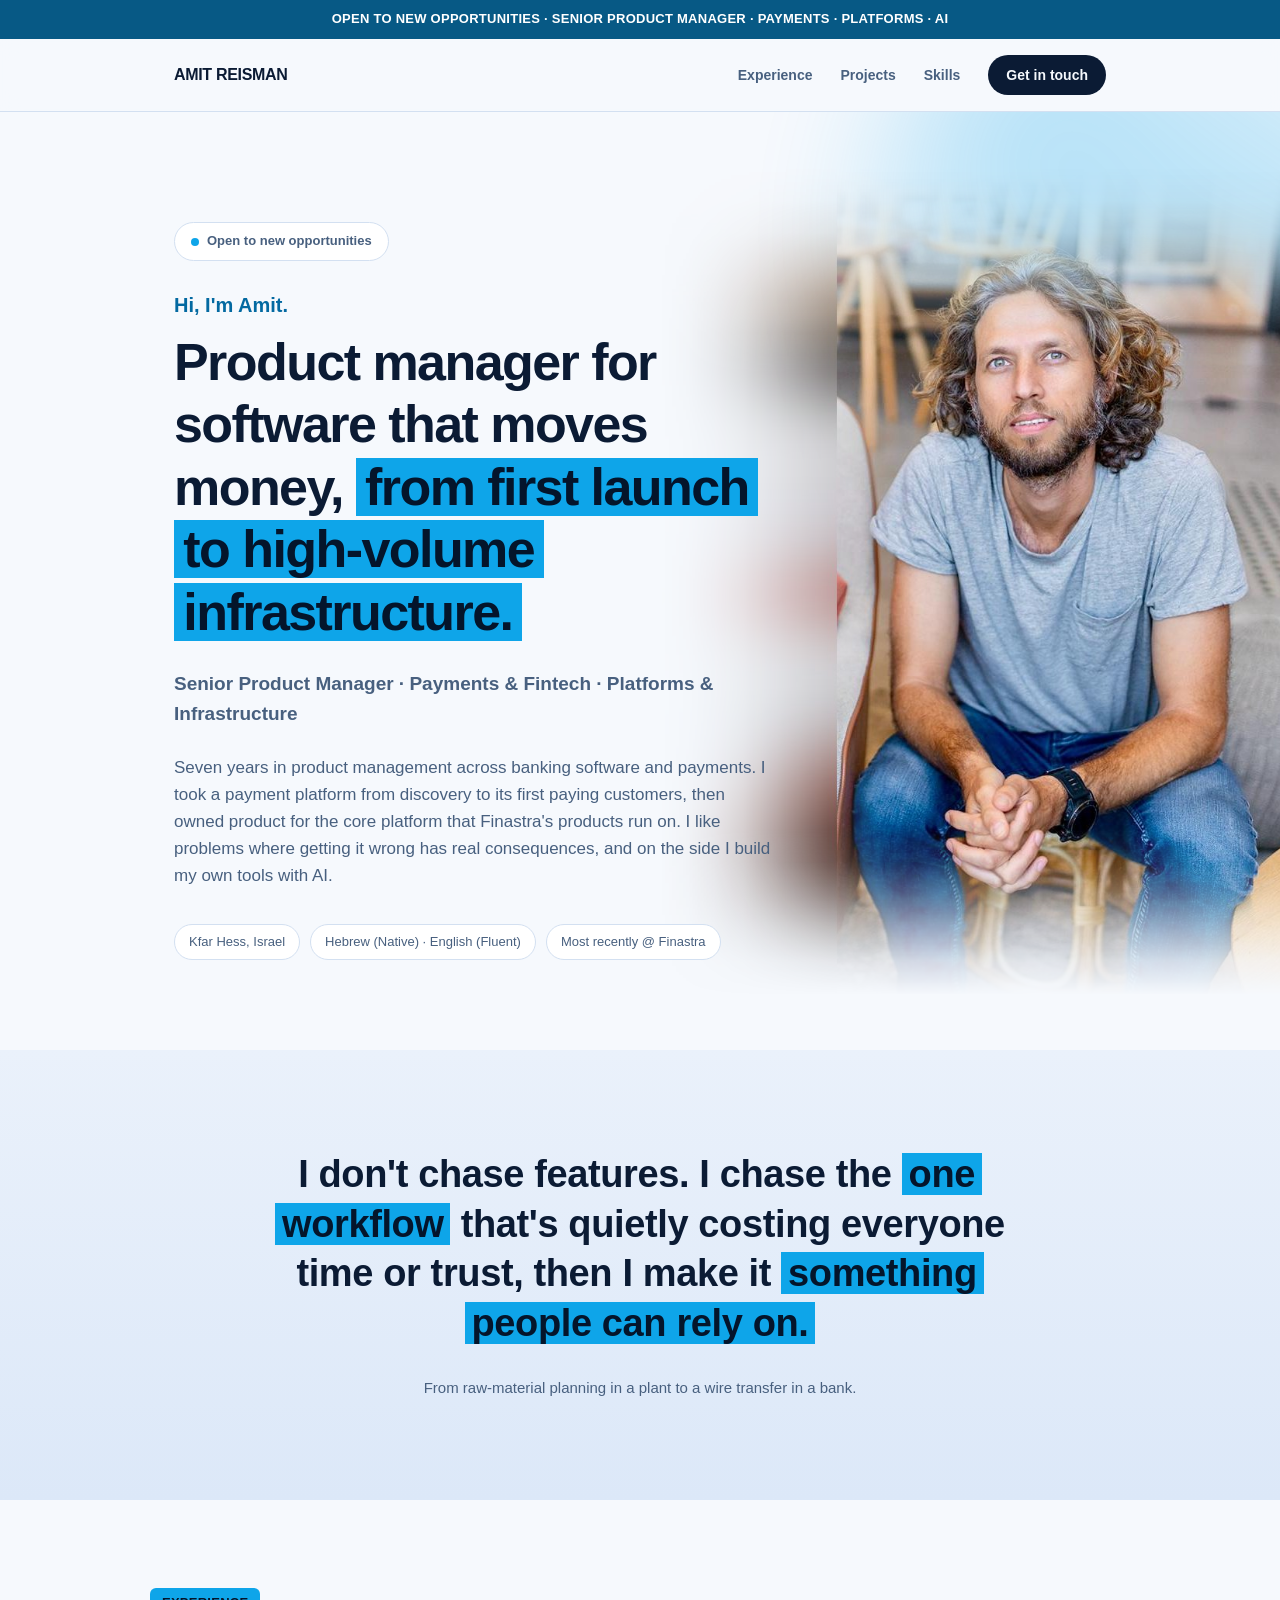
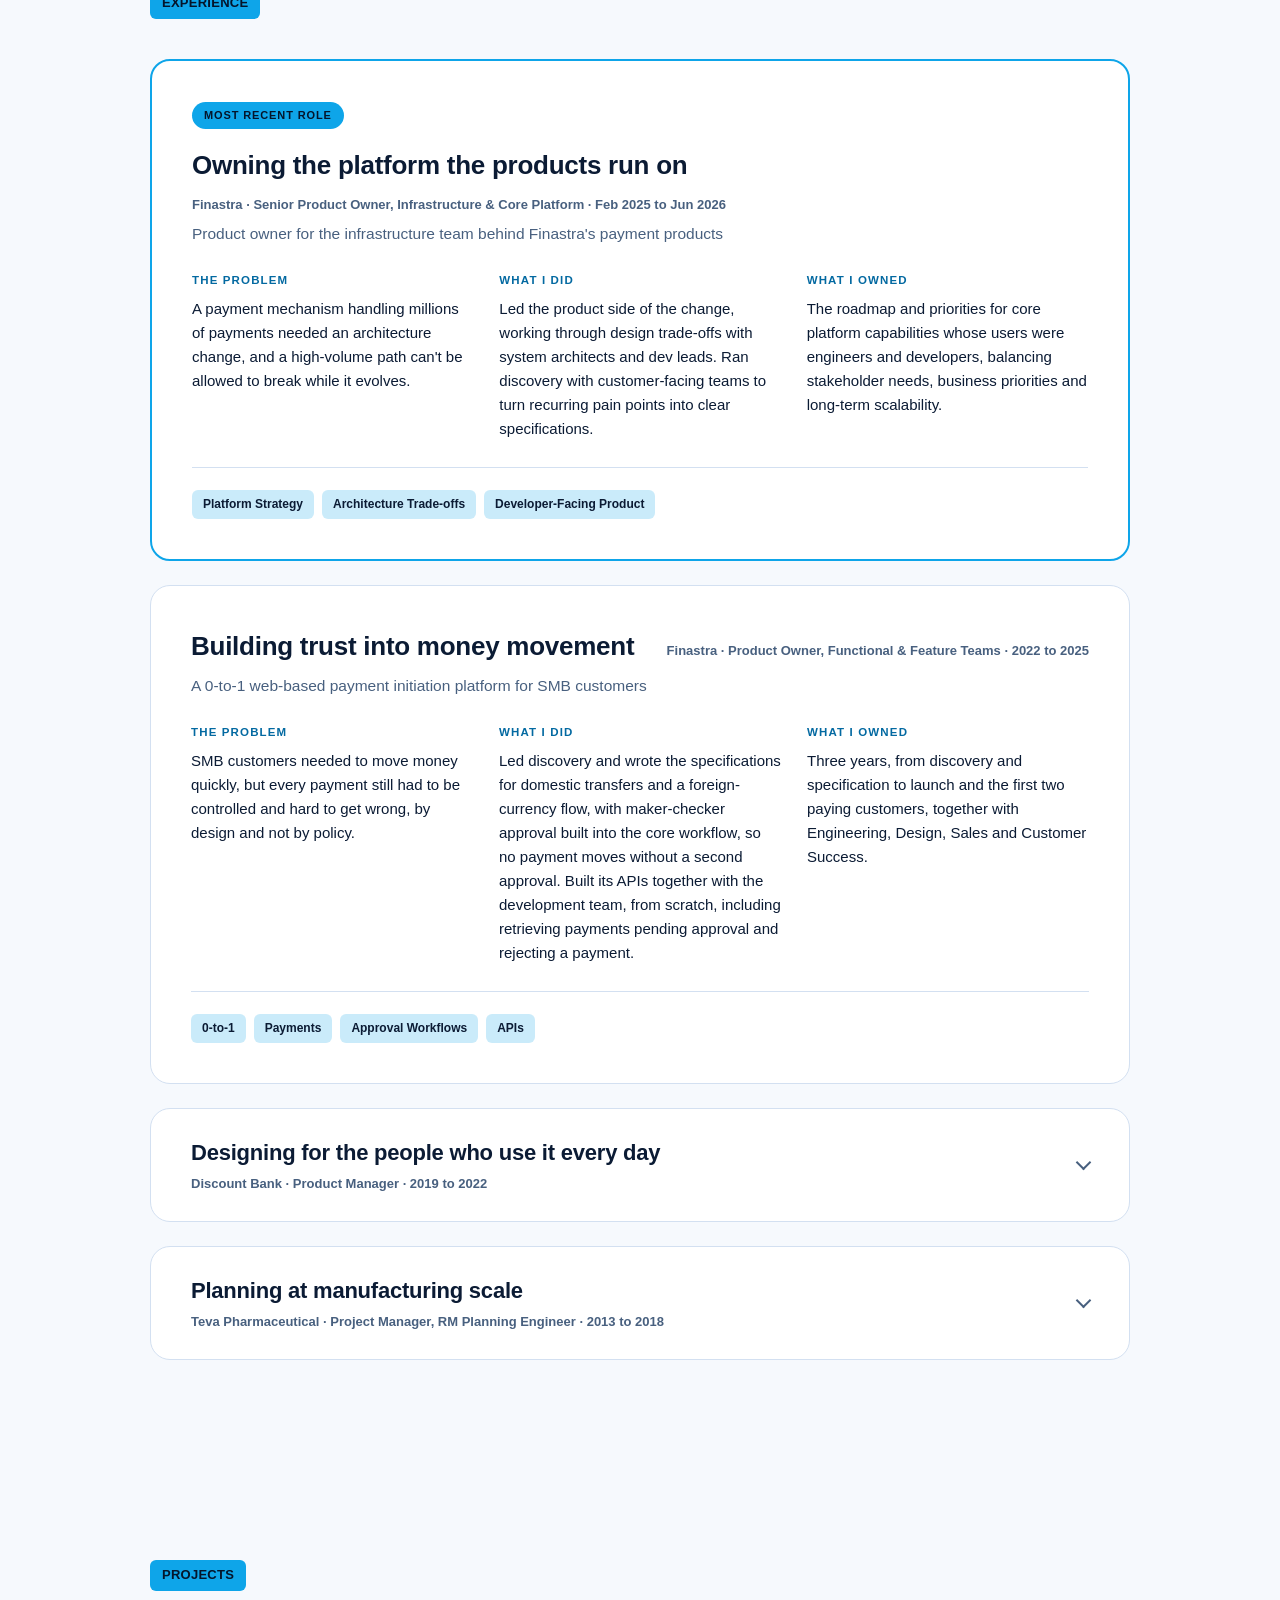
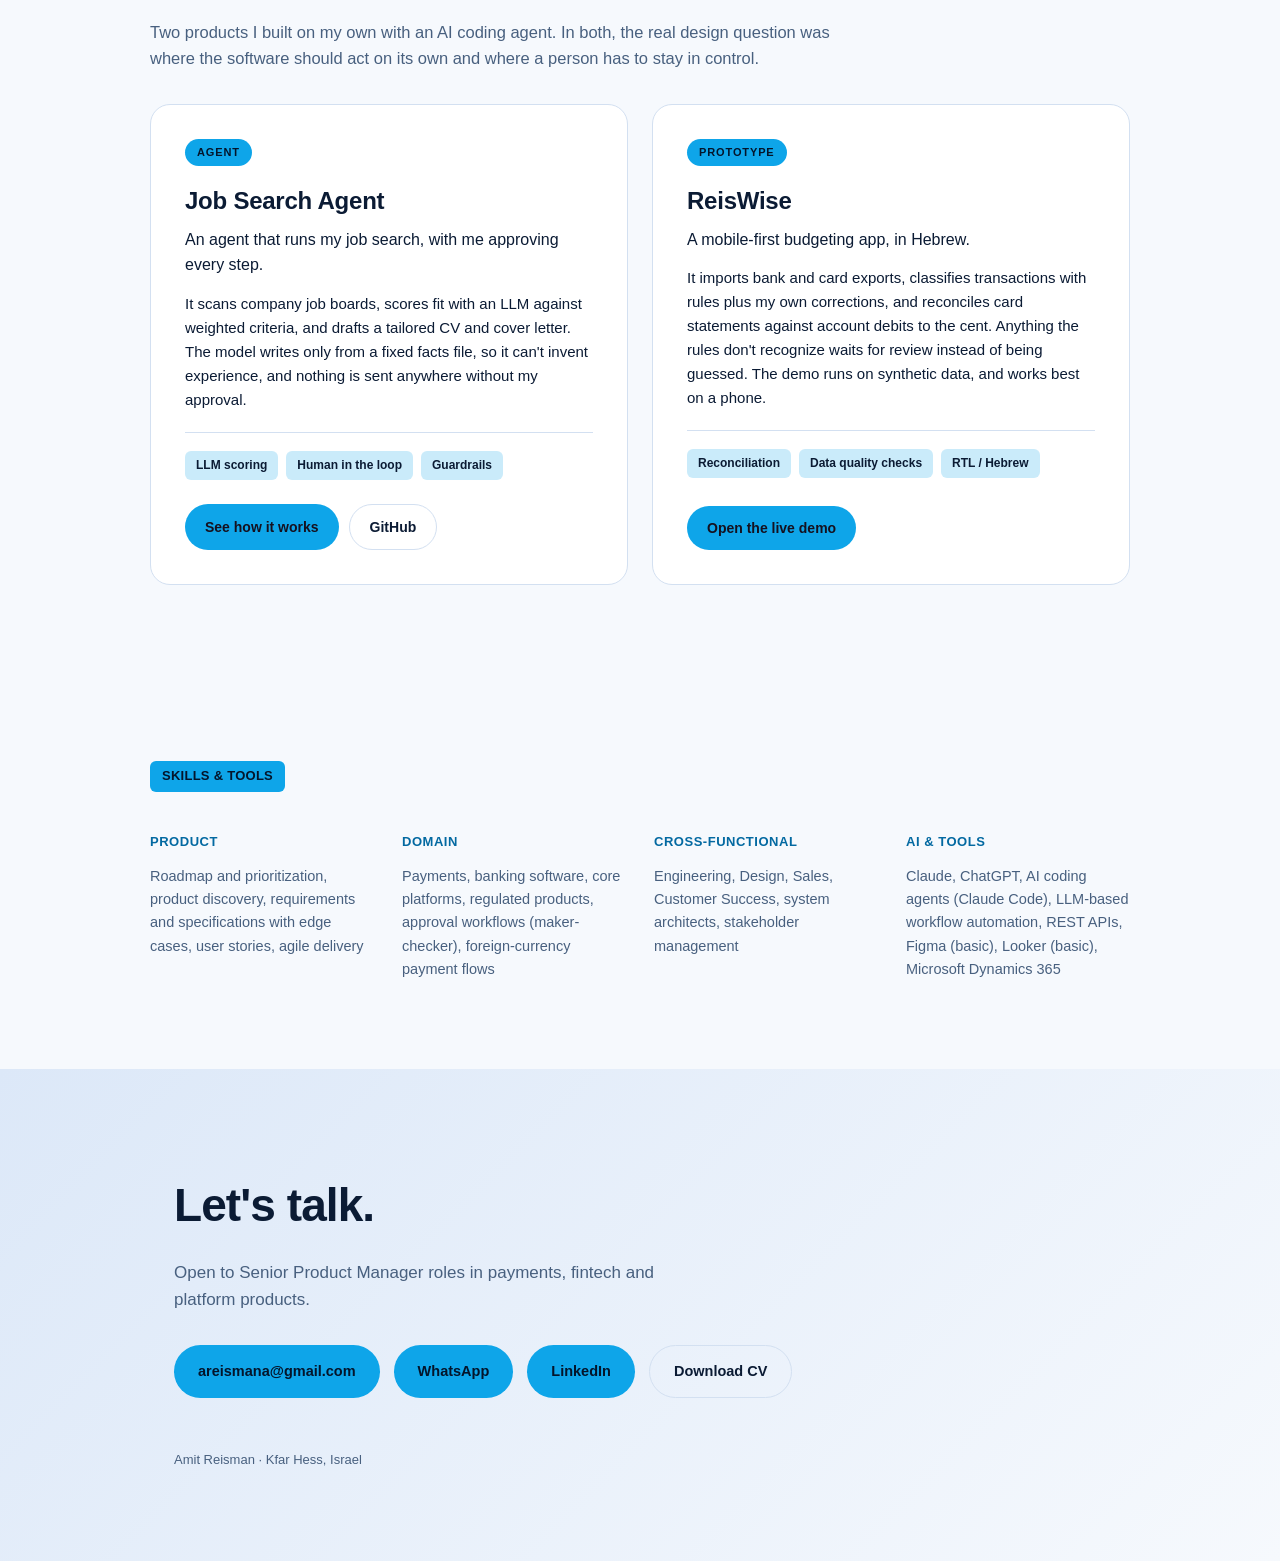
==== index.html @ bcca3c93 "Hero photo: extend the wall on the left so the fade happens on background and the person stays sharp" ====
<!DOCTYPE html>
<html lang="en">
<head>
<meta charset="UTF-8">
<meta name="viewport" content="width=device-width, initial-scale=1.0">
<title>Amit Reisman | Senior Product Manager</title>
<meta name="description" content="Amit Reisman, Senior Product Manager. Payments, fintech and platform products. Experience from Finastra, Discount Bank and Teva, plus two products built with AI: a job-search agent and a budgeting app.">
<style>
  :root{
    --bg:#06142a;
    --bg-alt:#0a1d3b;
    --bg-alt2:#0e2850;
    --card:#0c2142;
    --border:#1d3d6b;
    --text:#f2f7ff;
    --text-dim:#9fb6d6;
    --accent:#2fc4f2;
    --accent-text:#2fc4f2;
    --yellow:var(--accent);
    --teal:var(--accent);
    --pink:var(--accent);
    --on-pink:#04152b;
    --teal-text:var(--accent-text);
    --sans: -apple-system, BlinkMacSystemFont, 'Segoe UI', Roboto, Helvetica, Arial, sans-serif;
    --max: 980px;
  }
  @media (prefers-color-scheme: light){
    :root{
      --bg:#f6f9fd;
      --bg-alt:#eaf1fb;
      --bg-alt2:#dce8f8;
      --card:#ffffff;
      --border:#d3e0f1;
      --text:#0b1b34;
      --text-dim:#48607f;
      --accent:#0ea5e9;
      --accent-text:#0369a1;
      --yellow:var(--accent);
      --teal:var(--accent);
      --pink:var(--accent);
      --on-pink:#04152b;
      --teal-text:var(--accent-text);
    }
  }
  *{box-sizing:border-box; margin:0; padding:0;}
  html{scroll-behavior:smooth;}
  body{
    background:var(--bg);
    color:var(--text);
    font-family:var(--sans);
    line-height:1.6;
    -webkit-font-smoothing:antialiased;
    overflow-x:hidden;
  }
  .wrap{max-width:var(--max); margin:0 auto; padding:0 24px; position:relative;}
  .mark{
    background:var(--yellow);
    color:#15111f;
    padding:0 .18em;
    font-weight:800;
    box-decoration-break:clone;
    -webkit-box-decoration-break:clone;
  }
  .mark.teal{background:var(--teal);}
  .mark.pink{background:var(--pink); color:#15111f;}
  .glow{color:var(--pink);}
  .glow.t{color:var(--teal);}

  /* Status bar */
  .statusbar{
    background:linear-gradient(90deg, var(--pink), var(--yellow));
    color:#15111f;
    text-align:center;
    font-size:13px;
    font-weight:700;
    letter-spacing:.02em;
    padding:9px 12px;
  }

  /* Nav */
  nav{
    position:sticky; top:0; z-index:20;
    background:color-mix(in srgb, var(--bg) 82%, transparent);
    backdrop-filter:blur(10px);
    border-bottom:1px solid var(--border);
  }
  nav .wrap{
    display:flex; gap:28px; align-items:center;
    padding:16px 24px; max-width:var(--max);
  }
  nav a{ color:var(--text-dim); text-decoration:none; font-size:14px; font-weight:600; }
  nav a:hover{color:var(--text);}
  nav .brand{color:var(--text); font-weight:900; margin-right:auto; letter-spacing:-.02em; font-size:16px;}
  .navcta{
    background:var(--text);
    color:var(--bg) !important;
    padding:9px 18px;
    border-radius:999px;
  }

  /* Hero */
  header{ position:relative; padding:110px 0 90px; overflow:hidden; }
  .blob{
    position:absolute; z-index:0; filter:blur(60px); opacity:.55;
    width:640px; height:640px; right:-220px; top:-160px;
    background:
      radial-gradient(circle at 30% 30%, var(--pink), transparent 60%),
      radial-gradient(circle at 70% 60%, var(--teal), transparent 60%),
      radial-gradient(circle at 50% 90%, var(--yellow), transparent 55%);
    border-radius:42% 58% 65% 35% / 45% 45% 55% 55%;
    pointer-events:none;
  }
  header .wrap{z-index:1;}
  .badge-pill{
    display:inline-flex; align-items:center; gap:8px;
    border:1px solid var(--border);
    background:var(--card);
    padding:8px 16px;
    border-radius:999px;
    font-size:13px;
    font-weight:600;
    color:var(--text-dim);
    margin-bottom:28px;
  }
  .dot{width:8px; height:8px; border-radius:50%; background:var(--teal); box-shadow:0 0 0 0 rgba(65,224,196,.6); animation:pulse 2s infinite;}
  @keyframes pulse{
    0%{box-shadow:0 0 0 0 color-mix(in srgb, var(--teal) 55%, transparent);}
    70%{box-shadow:0 0 0 9px transparent;}
    100%{box-shadow:0 0 0 0 transparent;}
  }
  h1{
    font-size:clamp(38px, 6.4vw, 74px);
    font-weight:900;
    line-height:1.22;
    letter-spacing:-0.03em;
    margin-bottom:26px;
  }
  .role-line{
    font-size:19px; font-weight:600;
    color:var(--text-dim);
    margin-bottom:24px;
  }
  .intro{ font-size:17px; color:var(--text-dim); max-width:600px; margin-bottom:34px; }
  .meta-row{ display:flex; flex-wrap:wrap; gap:10px; }
  .pill{
    font-size:13px; padding:7px 14px;
    border:1px solid var(--border); border-radius:999px;
    color:var(--text-dim); background:var(--card);
  }

  /* Manifesto */
  .manifesto{
    background:linear-gradient(180deg, var(--bg-alt), var(--bg-alt2));
    padding:100px 0;
    text-align:center;
  }
  .manifesto .wrap{max-width:800px;}
  .manifesto p{
    font-size:clamp(24px, 4vw, 38px);
    font-weight:800;
    line-height:1.3;
    letter-spacing:-0.01em;
  }
  .manifesto small{
    display:block;
    margin-top:28px;
    font-size:15px;
    font-weight:500;
    color:var(--text-dim);
  }

  /* Sections */
  section.block{padding:88px 0;}
  .section-label{
    display:inline-block;
    font-size:13px;
    letter-spacing:.02em;
    text-transform:uppercase;
    font-weight:800;
    color:var(--bg);
    background:var(--yellow);
    padding:5px 12px;
    border-radius:6px;
    margin-bottom:40px;
  }

  /* Case studies */
  .case{
    background:var(--card);
    border:1px solid var(--border);
    border-radius:20px;
    padding:40px;
    margin-bottom:24px;
    position:relative;
  }
  .case.featured{ border:2px solid var(--teal); }
  .badge{
    display:inline-block;
    font-size:11px; font-weight:800; letter-spacing:.08em; text-transform:uppercase;
    color:var(--bg); background:var(--teal);
    padding:5px 12px; border-radius:999px; margin-bottom:16px;
  }
  .case-head{ display:flex; justify-content:space-between; align-items:baseline; flex-wrap:wrap; gap:8px; margin-bottom:6px; }
  .case h3{ font-size:26px; font-weight:800; letter-spacing:-0.01em; }
  .case .org{ font-size:13px; color:var(--text-dim); font-weight:600; white-space:nowrap; }
  .case .tagline{ color:var(--text-dim); font-size:15.5px; font-weight:500; margin-bottom:24px; }
  .case-grid{ display:grid; grid-template-columns:repeat(3, 1fr); gap:26px; }
  @media (max-width:680px){ .case-grid{grid-template-columns:1fr;} }
  .case-grid h4{ font-size:11.5px; letter-spacing:.1em; text-transform:uppercase; color:var(--pink); font-weight:800; margin-bottom:8px; }
  .case-grid p{ font-size:15px; color:var(--text); }
  .case-tags{ display:flex; flex-wrap:wrap; gap:8px; margin-top:26px; padding-top:22px; border-top:1px solid var(--border); }
  .tag{ font-size:12px; font-weight:700; padding:5px 11px; border-radius:6px; background:color-mix(in srgb, var(--yellow) 22%, transparent); color:var(--text); }

  /* Skills */
  .skills-grid{ display:grid; grid-template-columns:repeat(auto-fit, minmax(220px,1fr)); gap:28px; }
  .skill-group h4{ font-size:13px; letter-spacing:.04em; text-transform:uppercase; font-weight:800; color:var(--teal); margin-bottom:12px; }
  .skill-group p{ color:var(--text-dim); font-size:14.5px; }

  /* Contact */
  footer{
    background:linear-gradient(135deg, var(--bg-alt2), var(--bg));
    padding:100px 0 90px;
  }
  footer h2{ font-size:clamp(30px, 5vw, 46px); font-weight:900; letter-spacing:-0.02em; margin-bottom:16px; }
  footer p{ color:var(--text-dim); margin-bottom:32px; max-width:520px; font-size:17px; }
  .contact-links{ display:flex; flex-wrap:wrap; gap:14px; }
  .contact-links a{
    display:inline-flex; align-items:center;
    padding:14px 24px;
    border-radius:999px;
    color:#15111f;
    text-decoration:none;
    font-size:14.5px;
    font-weight:800;
    background:var(--yellow);
    transition:transform .15s ease;
  }
  .contact-links a:nth-child(2){background:var(--teal);}
  .contact-links a:nth-child(3){background:var(--pink);}
  .contact-links a:hover{transform:translateY(-2px);}
  .fine{ margin-top:52px; font-size:13px; color:var(--text-dim); }

  /* Fintech palette: navy + cyan/blue accents, readable text on every accent */
  .blob{ opacity:.3; }
  .statusbar{ background:#075985; color:#fff; }
  .skill-group h4, .hello, .case-grid h4{ color:var(--accent-text); }
  .contact-links a:nth-child(4){ background:transparent; color:var(--text); border:1.5px solid var(--border); }
  .mark, .mark.teal{ color:#04152b; }
  .mark.pink{ color:var(--on-pink); }
  .section-label{ color:#04152b; }
  .badge{ color:#04152b; }
  .badge.pink{ color:var(--on-pink); }
  .btn{ color:#04152b; }
  .contact-links a{ color:#04152b; }
  .contact-links a:nth-child(3){ color:var(--on-pink); }

  /* Small screens: keep the four nav items on one line */
  section.block, footer{ scroll-margin-top:64px; }
  @media (max-width:560px){
    nav .wrap{ gap:12px; padding:12px 16px; }
    nav a{ font-size:13px; }
    nav .brand{ font-size:13px; white-space:nowrap; }
    .navcta{ padding:7px 12px; white-space:nowrap; }
    nav a[href="#skills"]{ display:none; }
    .case .org{ white-space:normal; }
    .wrap{ padding:0 16px; }
    .case, .project{ padding:26px 22px; }
  }

  /* Hero: the photo is part of the background. The left of the picture is a soft extension of the
     wall, so the fade happens on empty background and the person stays sharp. */
  .hero-grid{ position:static; }
  .hero-text{ position:relative; z-index:1; max-width:min(620px, 54vw); }
  .hero-grid h1{ font-size:clamp(32px, 4.4vw, 52px); line-height:1.2; }
  .hello{ font-size:20px; font-weight:800; color:var(--accent-text); margin-bottom:10px; }
  .hero-photo{
    position:absolute; z-index:0; margin:0;
    right:-24px; top:50%; transform:translateY(-50%);
    width:min(700px, 60vw); pointer-events:none;
  }
  .hero-photo img{
    width:100%; height:auto; display:block; border-radius:0;
    clip-path:inset(1px);
    --fade-x: linear-gradient(to right,
      rgba(0,0,0,0) 0%, rgba(0,0,0,0) 8%, rgba(0,0,0,.03) 12%, rgba(0,0,0,.1) 16%,
      rgba(0,0,0,.22) 20%, rgba(0,0,0,.4) 24%, rgba(0,0,0,.6) 28%, rgba(0,0,0,.8) 32%,
      rgba(0,0,0,.93) 36%, #000 40%);
    --fade-y: linear-gradient(to bottom,
      rgba(0,0,0,0) 0%, rgba(0,0,0,.04) 4%, rgba(0,0,0,.16) 8%, rgba(0,0,0,.42) 12%,
      rgba(0,0,0,.72) 16%, rgba(0,0,0,.92) 20%, #000 25%, #000 80%,
      rgba(0,0,0,.9) 84%, rgba(0,0,0,.66) 88%, rgba(0,0,0,.38) 92%, rgba(0,0,0,.14) 96%,
      rgba(0,0,0,0) 100%);
    -webkit-mask-image:var(--fade-x), var(--fade-y);
    -webkit-mask-composite:source-in;
    mask-image:var(--fade-x), var(--fade-y);
    mask-composite:intersect;
  }
  @media (max-width:1080px){
    .hero-photo{ width:min(600px, 62vw); right:-20px; }
  }
  @media (max-width:820px){
    .hero-grid{ display:flex; flex-direction:column; }
    .hero-text{ max-width:none; }
    .hero-photo{
      position:relative; transform:none; top:auto; right:auto; order:-1;
      width:min(340px, 100%); height:360px; margin:0 auto -40px; overflow:hidden;
      --m-x: linear-gradient(to right,
        rgba(0,0,0,0) 0%, rgba(0,0,0,.04) 6%, rgba(0,0,0,.2) 12%, rgba(0,0,0,.5) 18%,
        rgba(0,0,0,.82) 24%, #000 30%, #000 70%, rgba(0,0,0,.82) 76%, rgba(0,0,0,.5) 82%,
        rgba(0,0,0,.2) 88%, rgba(0,0,0,.04) 94%, rgba(0,0,0,0) 100%);
      --m-y: linear-gradient(to bottom,
        rgba(0,0,0,0) 0%, rgba(0,0,0,.06) 6%, rgba(0,0,0,.25) 12%, rgba(0,0,0,.6) 18%,
        rgba(0,0,0,.9) 24%, #000 30%, #000 60%, rgba(0,0,0,.85) 68%, rgba(0,0,0,.5) 78%,
        rgba(0,0,0,.18) 90%, rgba(0,0,0,0) 100%);
      -webkit-mask-image:var(--m-x), var(--m-y);
      -webkit-mask-composite:source-in;
      mask-image:var(--m-x), var(--m-y);
      mask-composite:intersect;
    }
    .hero-photo img{
      position:absolute; max-width:none; width:150%; left:-40%; top:-2%; height:auto;
      -webkit-mask-image:none; mask-image:none; clip-path:none;
    }
  }

  /* Collapsible experience cards (Discount Bank, Teva) */
  .case.collapsible{ padding:0; }
  .case.collapsible > summary{
    list-style:none; cursor:pointer;
    display:flex; align-items:center; justify-content:space-between; gap:16px;
    padding:26px 40px; margin:0;
  }
  .case.collapsible > summary::-webkit-details-marker{ display:none; }
  .case.collapsible .summary-text{ display:flex; flex-direction:column; gap:4px; }
  .case.collapsible > summary h3{ font-size:22px; }
  .case.collapsible > summary:hover h3{ color:var(--accent-text); }
  .case.collapsible .chev{
    flex:none; width:11px; height:11px; margin-top:-5px;
    border-right:2.5px solid var(--text-dim); border-bottom:2.5px solid var(--text-dim);
    transform:rotate(45deg); transition:transform .2s ease, margin .2s ease;
  }
  .case.collapsible[open] .chev{ transform:rotate(225deg); margin-top:5px; }
  .case.collapsible > :not(summary){ margin-left:40px; margin-right:40px; }
  .case.collapsible > .case-tags{ margin-bottom:34px; }
  .case.collapsible > .tagline{ margin-top:2px; }
  @media (max-width:560px){
    .case.collapsible > summary{ padding:20px 22px; }
    .case.collapsible > :not(summary){ margin-left:22px; margin-right:22px; }
  }
  .hero-actions{ margin-bottom:22px; }

  /* Projects */
  .section-intro{ color:var(--text-dim); font-size:16.5px; max-width:680px; margin:-12px 0 32px; }
  .project-grid{ display:grid; grid-template-columns:repeat(auto-fit, minmax(300px,1fr)); gap:24px; }
  .project{
    background:var(--card);
    border:1px solid var(--border);
    border-radius:20px;
    padding:34px;
    display:flex; flex-direction:column;
  }
  .project h3{ font-size:24px; font-weight:800; letter-spacing:-0.01em; margin-bottom:6px; }
  .project .tagline{ margin-bottom:14px; }
  .project > p:not(.tagline){ font-size:15px; color:var(--text); }
  .project .case-tags{ margin-top:20px; padding-top:18px; }
  .badge.pink{ background:var(--pink); color:var(--on-pink); }
  .project .badge{ align-self:flex-start; }
  .project-links{ display:flex; flex-wrap:wrap; gap:10px; margin-top:auto; padding-top:24px; }
  .btn{
    display:inline-flex; align-items:center;
    padding:11px 20px; border-radius:999px;
    font-size:14px; font-weight:800; text-decoration:none;
    background:var(--yellow); color:#15111f;
    transition:transform .15s ease;
  }
  .btn:hover{ transform:translateY(-2px); }
  .btn.ghost{ background:transparent; color:var(--text); border:1.5px solid var(--border); }
  .btn.ghost:hover{ border-color:var(--text-dim); }
</style>
</head>
<body>
<div class="statusbar">OPEN TO NEW OPPORTUNITIES · SENIOR PRODUCT MANAGER · PAYMENTS · PLATFORMS · AI</div>

<nav>
  <div class="wrap">
    <span class="brand">AMIT REISMAN</span>
    <a href="#work">Experience</a>
    <a href="#projects">Projects</a>
    <a href="#skills">Skills</a>
    <a href="#contact" class="navcta">Get in touch</a>
  </div>
</nav>

<header>
  <div class="blob"></div>
  <div class="wrap hero-grid">
   <div class="hero-text">
    <span class="badge-pill"><span class="dot"></span> Open to new opportunities</span>
    <p class="hello">Hi, I'm Amit.</p>
    <h1>Product manager for software that moves money, <span class="mark">from first launch to high-volume infrastructure.</span></h1>
    <div class="role-line">Senior Product Manager · Payments &amp; Fintech · Platforms &amp; Infrastructure</div>
    <p class="intro">
      Seven years in product management across banking software and payments. I took a payment
      platform from discovery to its first paying customers, then owned product for the core platform
      that Finastra's products run on. I like problems where getting it wrong has real consequences,
      and on the side I build my own tools with AI.
    </p>
    <div class="meta-row">
      <span class="pill">Kfar Hess, Israel</span>
      <span class="pill">Hebrew (Native) · English (Fluent)</span>
      <span class="pill">Most recently @ Finastra</span>
    </div>
   </div>
   <figure class="hero-photo">
     <img src="photo.jpg?v=7" alt="Amit Reisman" width="902" height="1067" decoding="async">
   </figure>
  </div>
</header>

<div class="manifesto">
  <div class="wrap">
    <p>I don't chase features. I chase the <span class="mark teal">one workflow</span>
    that's quietly costing everyone time or trust, then I make it
    <span class="mark pink">something people can rely on.</span></p>
    <small>From raw-material planning in a plant to a wire transfer in a bank.</small>
  </div>
</div>

<section id="work" class="block wrap">
  <span class="section-label">Experience</span>

  <div class="case featured">
    <span class="badge">Most Recent Role</span>
    <div class="case-head">
      <h3>Owning the platform the products run on</h3>
      <span class="org">Finastra · Senior Product Owner, Infrastructure &amp; Core Platform · Feb 2025 to Jun 2026</span>
    </div>
    <div class="tagline">Product owner for the infrastructure team behind Finastra's payment products</div>
    <div class="case-grid">
      <div>
        <h4>The problem</h4>
        <p>A payment mechanism handling millions of payments needed an architecture change,
        and a high-volume path can't be allowed to break while it evolves.</p>
      </div>
      <div>
        <h4>What I did</h4>
        <p>Led the product side of the change, working through design trade-offs with system
        architects and dev leads. Ran discovery with customer-facing teams to turn recurring
        pain points into clear specifications.</p>
      </div>
      <div>
        <h4>What I owned</h4>
        <p>The roadmap and priorities for core platform capabilities whose users were engineers
        and developers, balancing stakeholder needs, business priorities and long-term scalability.</p>
      </div>
    </div>
    <div class="case-tags">
      <span class="tag">Platform Strategy</span>
      <span class="tag">Architecture Trade-offs</span>
      <span class="tag">Developer-Facing Product</span>
    </div>
  </div>

  <div class="case">
    <div class="case-head">
      <h3>Building trust into money movement</h3>
      <span class="org">Finastra · Product Owner, Functional &amp; Feature Teams · 2022 to 2025</span>
    </div>
    <div class="tagline">A 0-to-1 web-based payment initiation platform for SMB customers</div>
    <div class="case-grid">
      <div>
        <h4>The problem</h4>
        <p>SMB customers needed to move money quickly, but every payment still had to be
        controlled and hard to get wrong, by design and not by policy.</p>
      </div>
      <div>
        <h4>What I did</h4>
        <p>Led discovery and wrote the specifications for domestic transfers and a
        foreign-currency flow, with maker-checker approval built into the core workflow,
        so no payment moves without a second approval. Built its APIs together with the
        development team, from scratch, including retrieving payments pending approval
        and rejecting a payment.</p>
      </div>
      <div>
        <h4>What I owned</h4>
        <p>Three years, from discovery and specification to launch and the first two paying
        customers, together with Engineering, Design, Sales and Customer Success.</p>
      </div>
    </div>
    <div class="case-tags">
      <span class="tag">0-to-1</span>
      <span class="tag">Payments</span>
      <span class="tag">Approval Workflows</span>
      <span class="tag">APIs</span>
    </div>
  </div>

  <details class="case collapsible">
    <summary class="case-head">
      <div class="summary-text">
        <h3>Designing for the people who use it every day</h3>
      <span class="org">Discount Bank · Product Manager · 2019 to 2022</span>
      </div>
      <span class="chev" aria-hidden="true"></span>
    </summary>
    <div class="tagline">An internal CRM for relationship managers and bankers</div>
    <div class="case-grid">
      <div>
        <h4>The problem</h4>
        <p>Relationship managers and bankers were losing time to friction in the tools they
        used every day, inside a bank where changes have to be made with care.</p>
      </div>
      <div>
        <h4>What I did</h4>
        <p>Gathered requirements directly from the bankers who used the CRM, prioritized
        what to build first, and drove rollout and adoption.</p>
      </div>
      <div>
        <h4>What I owned</h4>
        <p>The internal CRM from requirements to rollout, used by relationship managers
        and bankers.</p>
      </div>
    </div>
    <div class="case-tags">
      <span class="tag">Regulated Banking</span>
      <span class="tag">Internal Tools</span>
      <span class="tag">Adoption</span>
    </div>
  </details>

  <details class="case collapsible">
    <summary class="case-head">
      <div class="summary-text">
        <h3>Planning at manufacturing scale</h3>
      <span class="org">Teva Pharmaceutical · Project Manager, RM Planning Engineer · 2013 to 2018</span>
      </div>
      <span class="chev" aria-hidden="true"></span>
    </summary>
    <div class="tagline">Raw-material planning and cross-functional coordination</div>
    <div class="case-grid">
      <div>
        <h4>The problem</h4>
        <p>Raw-material planning touched nearly every function in the plant, and
        slow-moving inventory was quietly costing the business money.</p>
      </div>
      <div>
        <h4>What I did</h4>
        <p>Planned raw-material requirements, partnered with IT on the MRP system's
        requirements, and coordinated daily with QC, QA, marketing, procurement,
        import/export, warehouse and production.</p>
      </div>
      <div>
        <h4>The result</h4>
        <p>Slow-moving inventory down 8%, on work that supported $100M of purchasing
        decisions.</p>
      </div>
    </div>
    <div class="case-tags">
      <span class="tag">Supply Chain</span>
      <span class="tag">MRP Systems</span>
      <span class="tag">Cross-Functional Coordination</span>
    </div>
  </details>
</section>

<section id="projects" class="block wrap">
  <span class="section-label">Projects</span>
  <p class="section-intro">Two products I built on my own with an AI coding agent. In both, the real design
  question was where the software should act on its own and where a person has to stay in control.</p>

  <div class="project-grid">
    <div class="project">
      <span class="badge pink">Agent</span>
      <h3>Job Search Agent</h3>
      <p class="tagline">An agent that runs my job search, with me approving every step.</p>
      <p>It scans company job boards, scores fit with an LLM against weighted criteria, and drafts
      a tailored CV and cover letter. The model writes only from a fixed facts file, so it can't
      invent experience, and nothing is sent anywhere without my approval.</p>
      <div class="case-tags">
        <span class="tag">LLM scoring</span>
        <span class="tag">Human in the loop</span>
        <span class="tag">Guardrails</span>
      </div>
      <div class="project-links">
        <a class="btn" href="https://amitreisman.github.io/job-search-agent/">See how it works</a>
        <a class="btn ghost" href="https://github.com/amitreisman/job-search-agent" target="_blank" rel="noopener">GitHub</a>
      </div>
    </div>

    <div class="project">
      <span class="badge">Prototype</span>
      <h3>ReisWise</h3>
      <p class="tagline">A mobile-first budgeting app, in Hebrew.</p>
      <p>It imports bank and card exports, classifies transactions with rules plus my own
      corrections, and reconciles card statements against account debits to the cent. Anything
      the rules don't recognize waits for review instead of being guessed. The demo runs on
      synthetic data, and works best on a phone.</p>
      <div class="case-tags">
        <span class="tag">Reconciliation</span>
        <span class="tag">Data quality checks</span>
        <span class="tag">RTL / Hebrew</span>
      </div>
      <div class="project-links">
        <a class="btn" href="reiswise/">Open the live demo</a>
      </div>
    </div>
  </div>
</section>

<section id="skills" class="block wrap">
  <span class="section-label">Skills &amp; Tools</span>
  <div class="skills-grid">
    <div class="skill-group">
      <h4>Product</h4>
      <p>Roadmap and prioritization, product discovery, requirements and specifications with
      edge cases, user stories, agile delivery</p>
    </div>
    <div class="skill-group">
      <h4>Domain</h4>
      <p>Payments, banking software, core platforms, regulated products, approval workflows
      (maker-checker), foreign-currency payment flows</p>
    </div>
    <div class="skill-group">
      <h4>Cross-Functional</h4>
      <p>Engineering, Design, Sales, Customer Success, system architects, stakeholder management</p>
    </div>
    <div class="skill-group">
      <h4>AI &amp; Tools</h4>
      <p>Claude, ChatGPT, AI coding agents (Claude Code), LLM-based workflow automation,
      REST APIs, Figma (basic), Looker (basic), Microsoft Dynamics 365</p>
    </div>
  </div>
</section>

<footer id="contact">
  <div class="wrap">
    <h2>Let's talk.</h2>
    <p>Open to Senior Product Manager roles in payments, fintech and platform products.</p>
    <div class="contact-links">
      <a href="mailto:areismana@gmail.com">areismana@gmail.com</a>
      <a href="https://wa.me/972548882388" target="_blank" rel="noopener">WhatsApp</a>
      <a href="https://www.linkedin.com/in/amit-reisman/" target="_blank" rel="noopener">LinkedIn</a>
      <a href="Amit_Reisman_CV.pdf" download>Download CV</a>
    </div>
    <div class="fine">Amit Reisman · Kfar Hess, Israel</div>
  </div>
</footer>

</body>
</html>
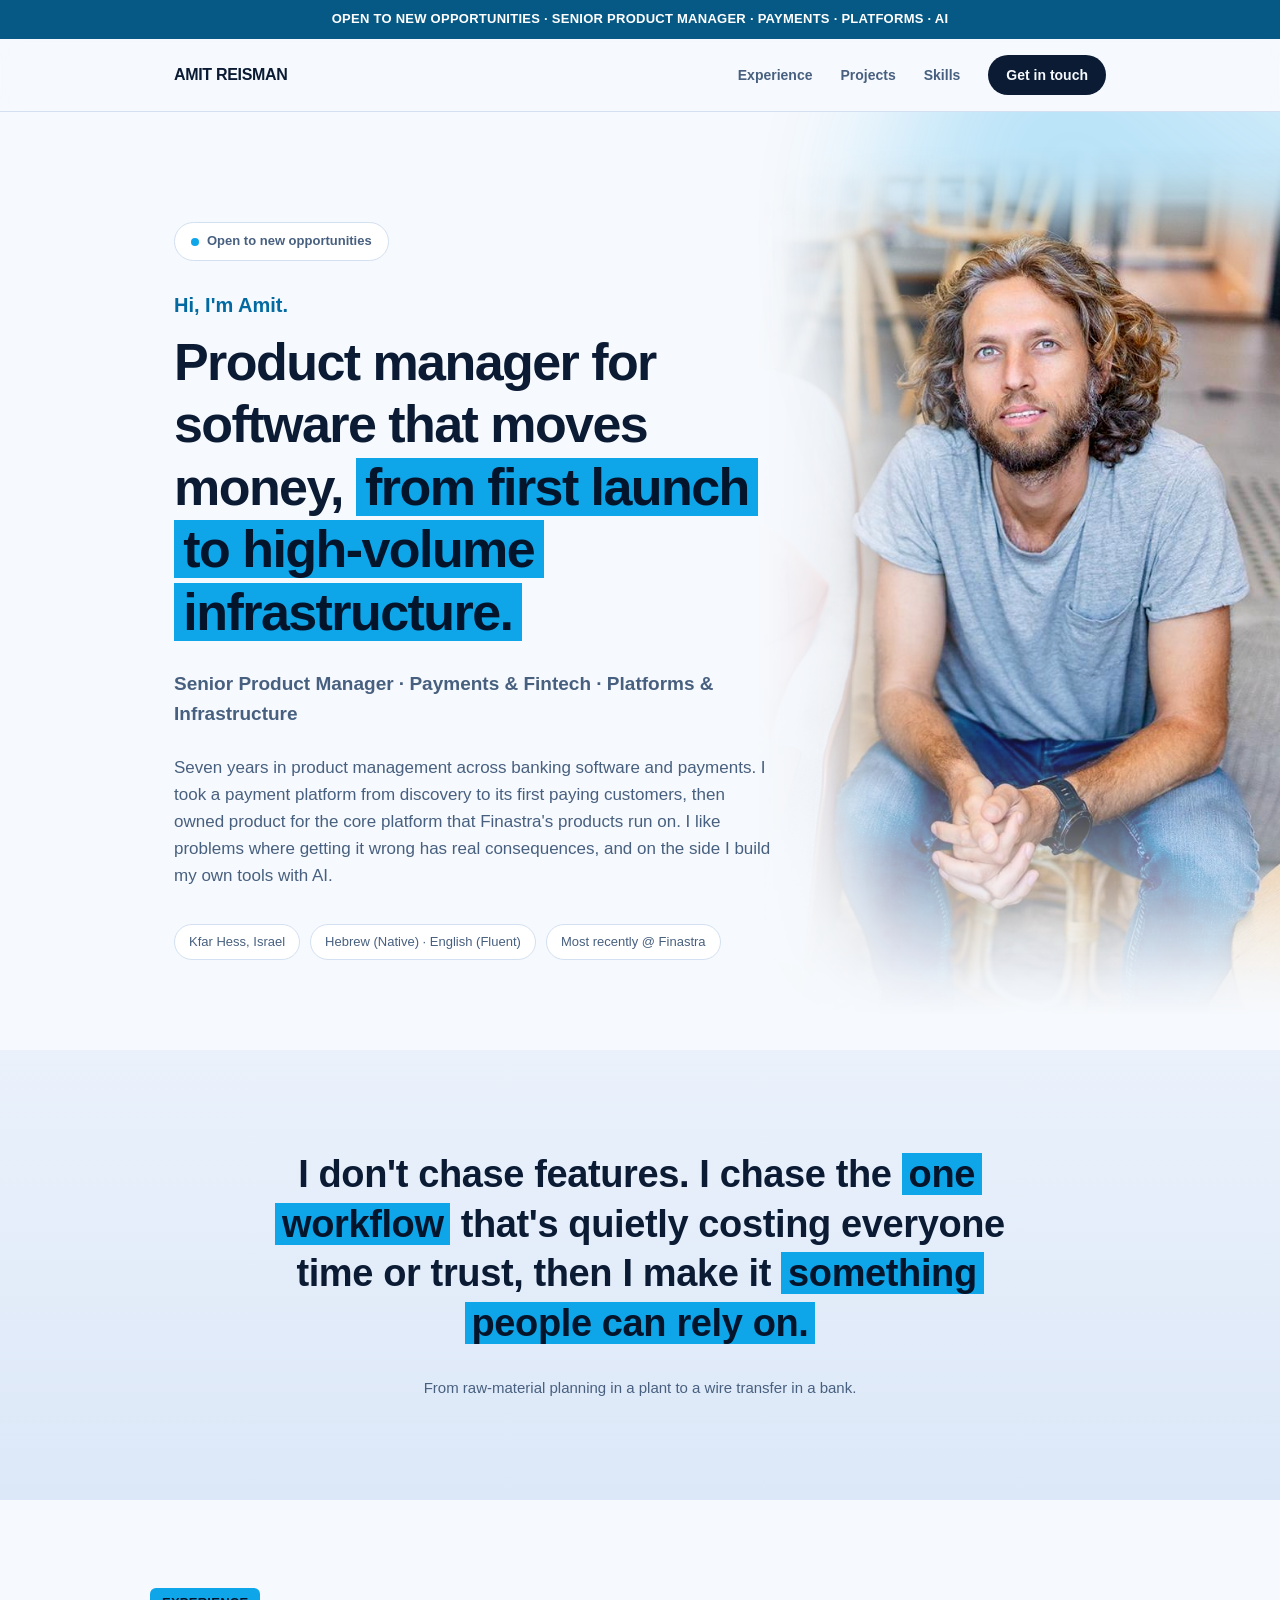
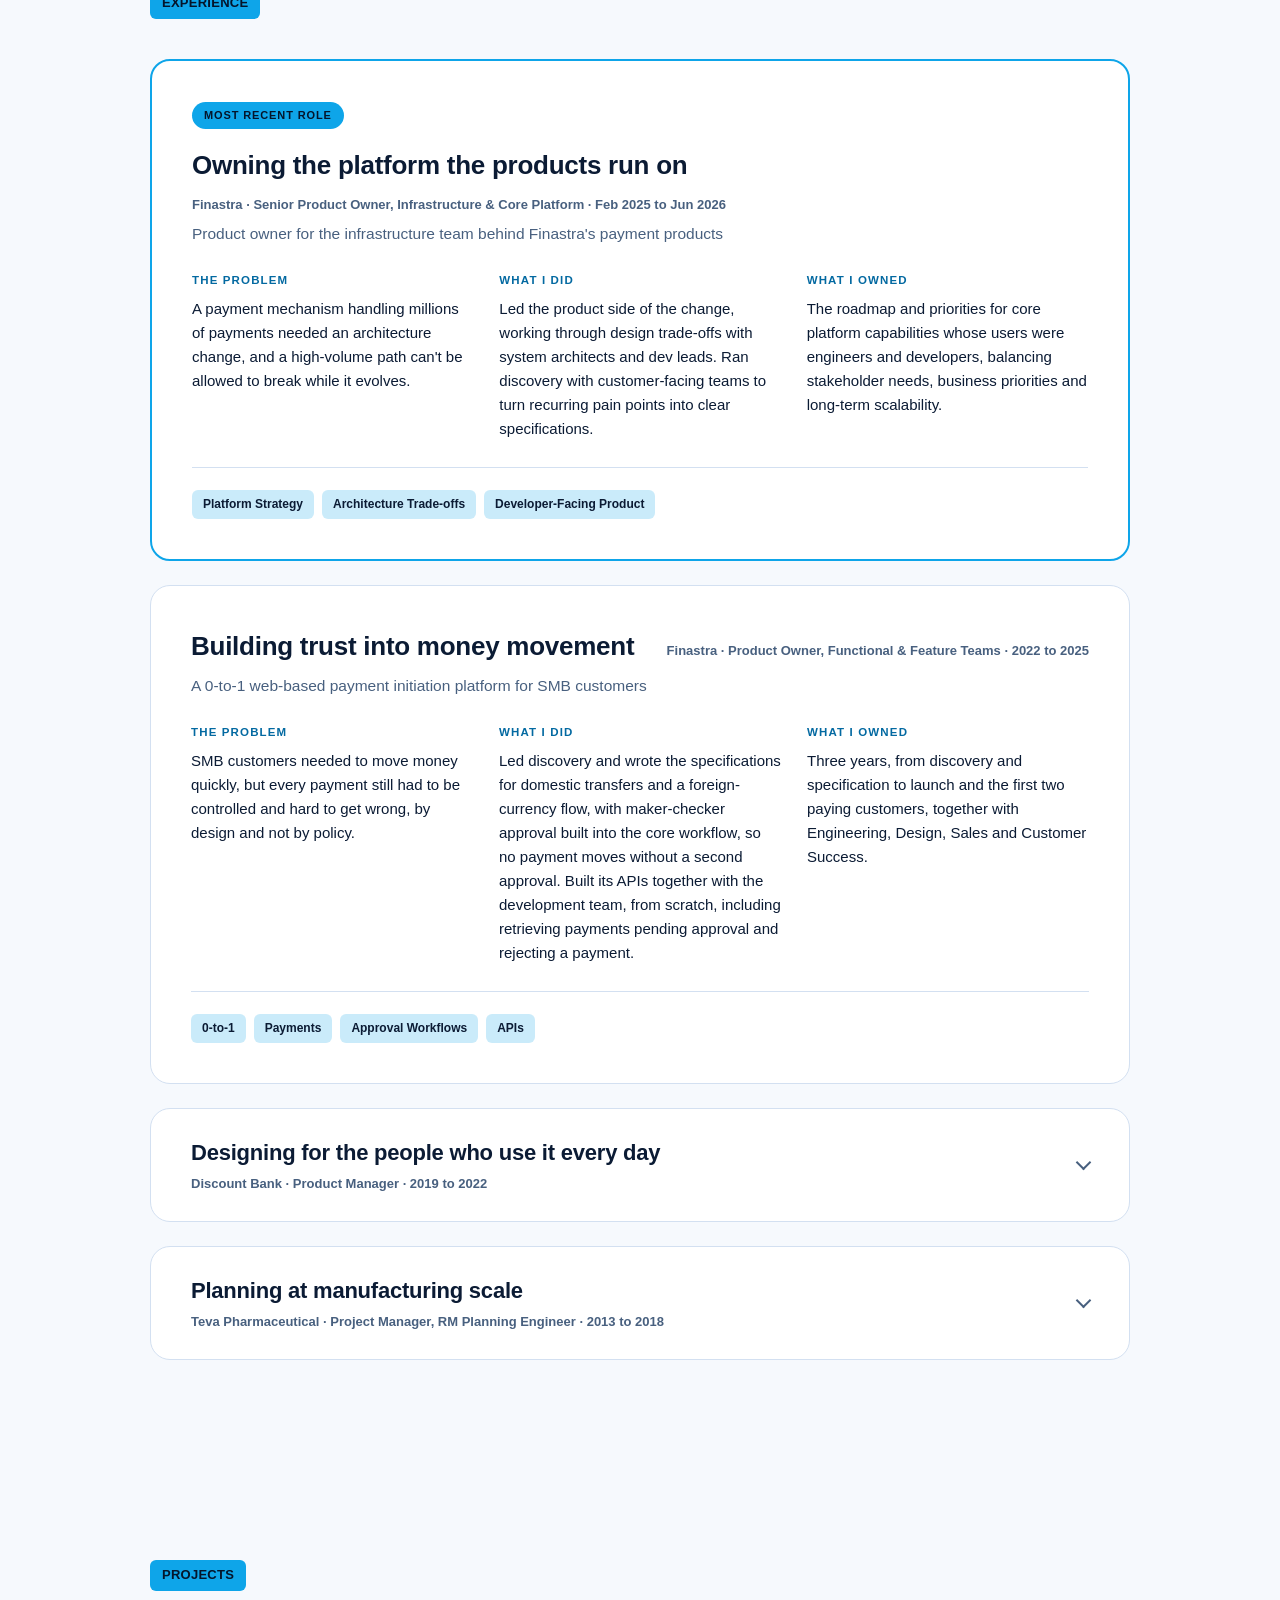
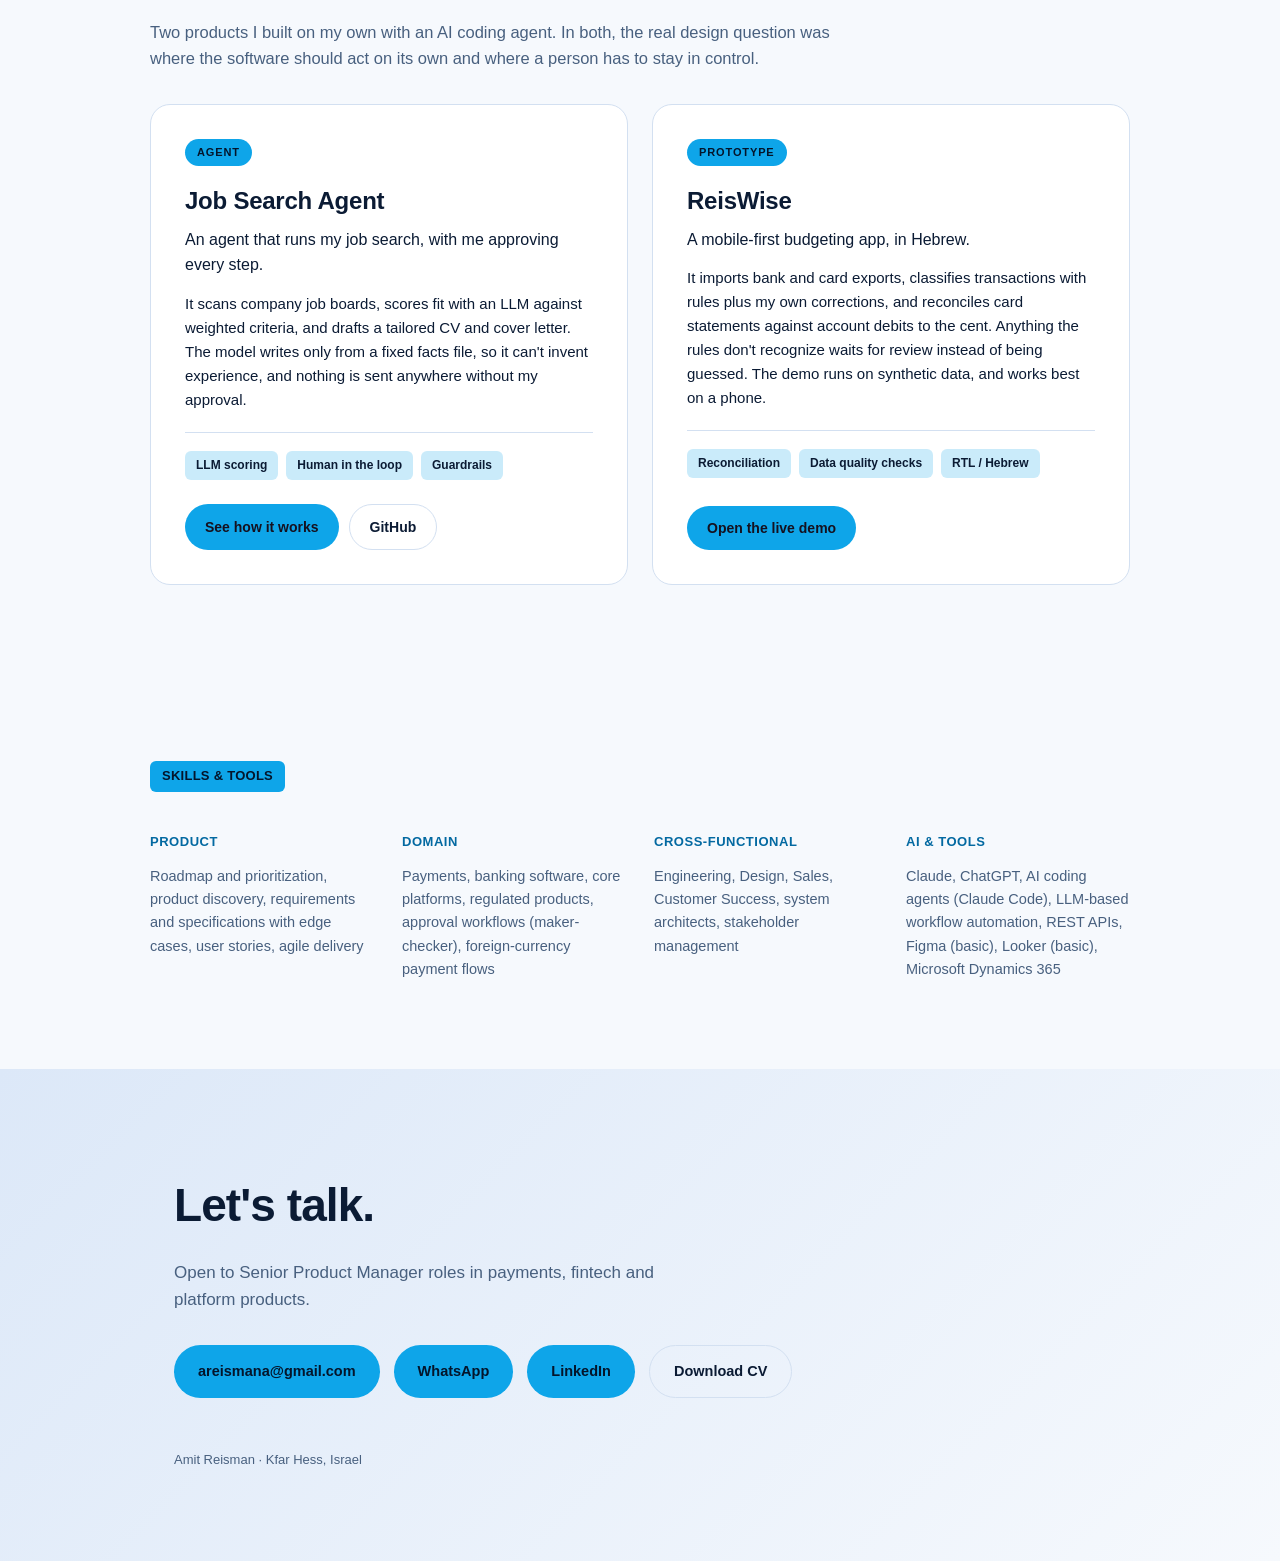
==== commit f47a51a6: "Hero photo: back to the original portrait with a fade that follows the shoulder line Slightly larger" ====
--- a/index.html
+++ b/index.html
@@ -267,59 +267,51 @@
     .case, .project{ padding:26px 22px; }
   }
 
-  /* Hero: the photo is part of the background. The left of the picture is a soft extension of the
-     wall, so the fade happens on empty background and the person stays sharp. */
+  /* Hero: the photo is part of the background. The fade on the left follows the line of the shoulder:
+     almost nothing over the chair, then a gradual rise to full strength, so the person stays in focus. */
   .hero-grid{ position:static; }
   .hero-text{ position:relative; z-index:1; max-width:min(620px, 54vw); }
   .hero-grid h1{ font-size:clamp(32px, 4.4vw, 52px); line-height:1.2; }
   .hello{ font-size:20px; font-weight:800; color:var(--accent-text); margin-bottom:10px; }
   .hero-photo{
     position:absolute; z-index:0; margin:0;
-    right:-24px; top:50%; transform:translateY(-50%);
-    width:min(700px, 60vw); pointer-events:none;
+    right:-28px; top:50%; transform:translateY(-50%);
+    width:min(580px, 50vw); pointer-events:none;
   }
   .hero-photo img{
     width:100%; height:auto; display:block; border-radius:0;
-    clip-path:inset(1px);
+    filter:contrast(1.03) saturate(1.04);
     --fade-x: linear-gradient(to right,
-      rgba(0,0,0,0) 0%, rgba(0,0,0,0) 8%, rgba(0,0,0,.03) 12%, rgba(0,0,0,.1) 16%,
-      rgba(0,0,0,.22) 20%, rgba(0,0,0,.4) 24%, rgba(0,0,0,.6) 28%, rgba(0,0,0,.8) 32%,
-      rgba(0,0,0,.93) 36%, #000 40%);
+      rgba(0,0,0,0) 0%, rgba(0,0,0,0) 5%, rgba(0,0,0,.02) 9%, rgba(0,0,0,.06) 13%,
+      rgba(0,0,0,.13) 17%, rgba(0,0,0,.27) 21%, rgba(0,0,0,.46) 25%, rgba(0,0,0,.66) 29%,
+      rgba(0,0,0,.82) 34%, rgba(0,0,0,.93) 40%, rgba(0,0,0,.98) 46%, #000 52%);
     --fade-y: linear-gradient(to bottom,
-      rgba(0,0,0,0) 0%, rgba(0,0,0,.04) 4%, rgba(0,0,0,.16) 8%, rgba(0,0,0,.42) 12%,
-      rgba(0,0,0,.72) 16%, rgba(0,0,0,.92) 20%, #000 25%, #000 80%,
-      rgba(0,0,0,.9) 84%, rgba(0,0,0,.66) 88%, rgba(0,0,0,.38) 92%, rgba(0,0,0,.14) 96%,
-      rgba(0,0,0,0) 100%);
+      rgba(0,0,0,0) 0%, rgba(0,0,0,.05) 3%, rgba(0,0,0,.2) 6%, rgba(0,0,0,.55) 9%,
+      rgba(0,0,0,.9) 12%, #000 15%, #000 66%, rgba(0,0,0,.8) 74%, rgba(0,0,0,.5) 82%,
+      rgba(0,0,0,.22) 90%, rgba(0,0,0,.06) 96%, rgba(0,0,0,0) 100%);
     -webkit-mask-image:var(--fade-x), var(--fade-y);
     -webkit-mask-composite:source-in;
     mask-image:var(--fade-x), var(--fade-y);
     mask-composite:intersect;
   }
   @media (max-width:1080px){
-    .hero-photo{ width:min(600px, 62vw); right:-20px; }
+    .hero-photo{ width:min(500px, 52vw); right:-24px; }
   }
   @media (max-width:820px){
     .hero-grid{ display:flex; flex-direction:column; }
     .hero-text{ max-width:none; }
-    .hero-photo{
-      position:relative; transform:none; top:auto; right:auto; order:-1;
-      width:min(340px, 100%); height:360px; margin:0 auto -40px; overflow:hidden;
-      --m-x: linear-gradient(to right,
-        rgba(0,0,0,0) 0%, rgba(0,0,0,.04) 6%, rgba(0,0,0,.2) 12%, rgba(0,0,0,.5) 18%,
-        rgba(0,0,0,.82) 24%, #000 30%, #000 70%, rgba(0,0,0,.82) 76%, rgba(0,0,0,.5) 82%,
-        rgba(0,0,0,.2) 88%, rgba(0,0,0,.04) 94%, rgba(0,0,0,0) 100%);
-      --m-y: linear-gradient(to bottom,
+    .hero-photo{ position:relative; transform:none; top:auto; right:auto; order:-1; width:min(340px, 100%); height:360px; margin:0 auto -40px; }
+    .hero-photo img{
+      height:100%; object-fit:cover; object-position:50% 14%;
+      --fade-x: linear-gradient(to right,
+        rgba(0,0,0,0) 0%, rgba(0,0,0,.02) 8%, rgba(0,0,0,.1) 15%, rgba(0,0,0,.3) 22%,
+        rgba(0,0,0,.6) 30%, rgba(0,0,0,.88) 38%, #000 46%, #000 54%,
+        rgba(0,0,0,.88) 62%, rgba(0,0,0,.6) 70%, rgba(0,0,0,.3) 78%, rgba(0,0,0,.1) 85%,
+        rgba(0,0,0,.02) 92%, rgba(0,0,0,0) 100%);
+      --fade-y: linear-gradient(to bottom,
         rgba(0,0,0,0) 0%, rgba(0,0,0,.06) 6%, rgba(0,0,0,.25) 12%, rgba(0,0,0,.6) 18%,
         rgba(0,0,0,.9) 24%, #000 30%, #000 60%, rgba(0,0,0,.85) 68%, rgba(0,0,0,.5) 78%,
         rgba(0,0,0,.18) 90%, rgba(0,0,0,0) 100%);
-      -webkit-mask-image:var(--m-x), var(--m-y);
-      -webkit-mask-composite:source-in;
-      mask-image:var(--m-x), var(--m-y);
-      mask-composite:intersect;
-    }
-    .hero-photo img{
-      position:absolute; max-width:none; width:150%; left:-40%; top:-2%; height:auto;
-      -webkit-mask-image:none; mask-image:none; clip-path:none;
     }
   }
 
@@ -412,7 +404,7 @@
     </div>
    </div>
    <figure class="hero-photo">
-     <img src="photo.jpg?v=7" alt="Amit Reisman" width="902" height="1067" decoding="async">
+     <img src="photo.jpg?v=8" alt="Amit Reisman" width="712" height="1067" decoding="async">
    </figure>
   </div>
 </header>
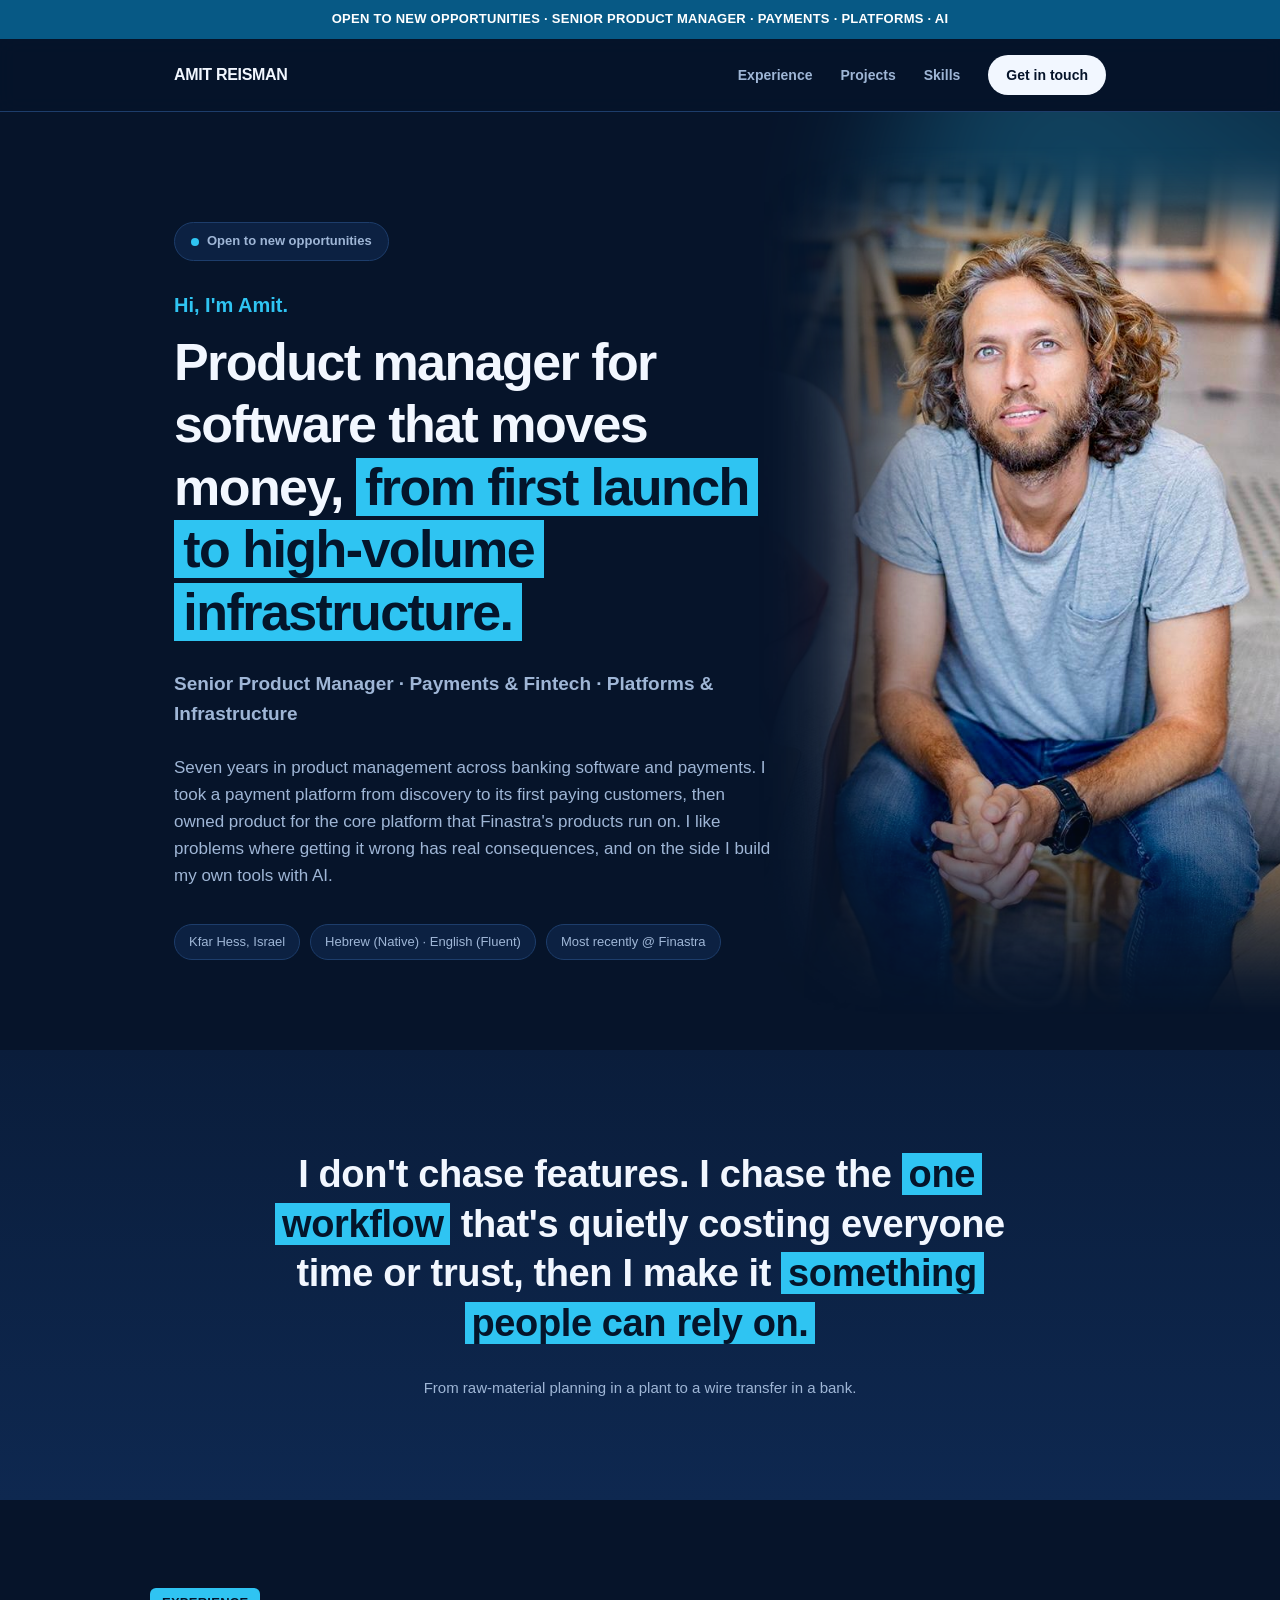
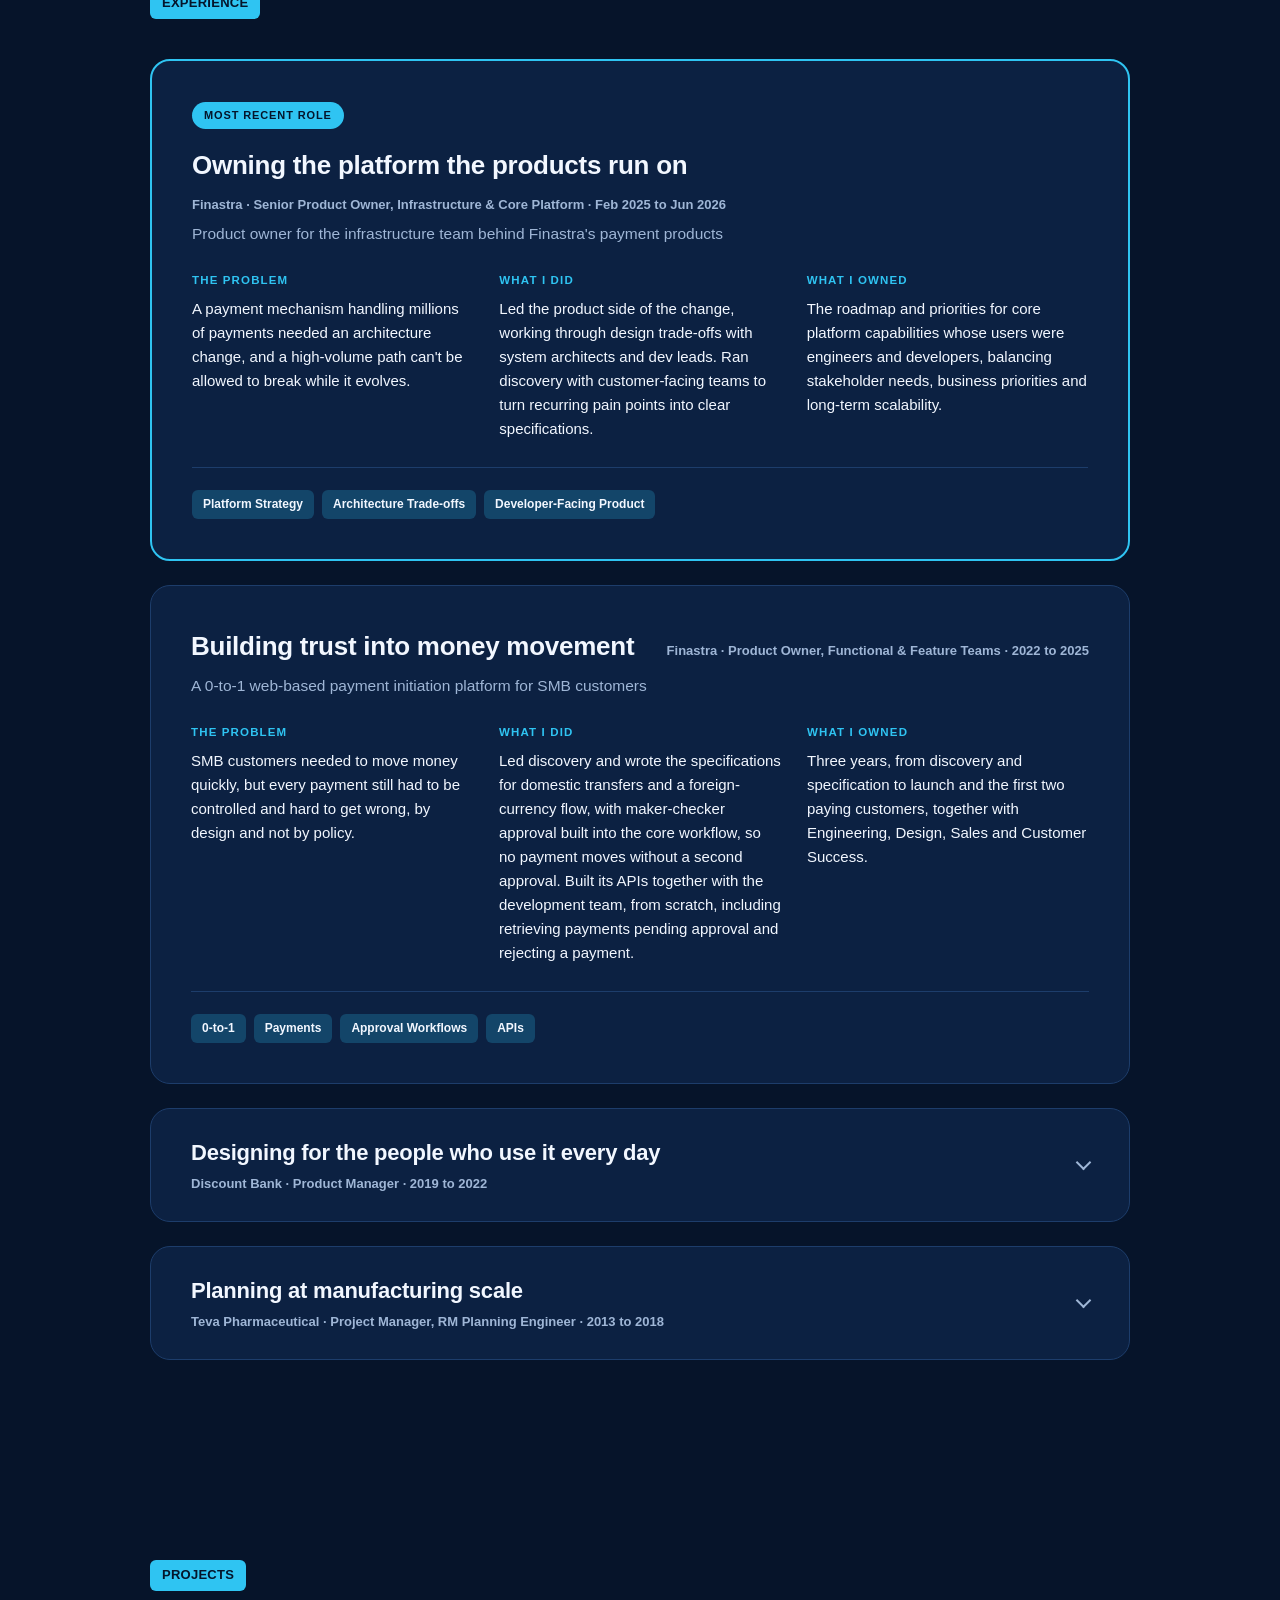
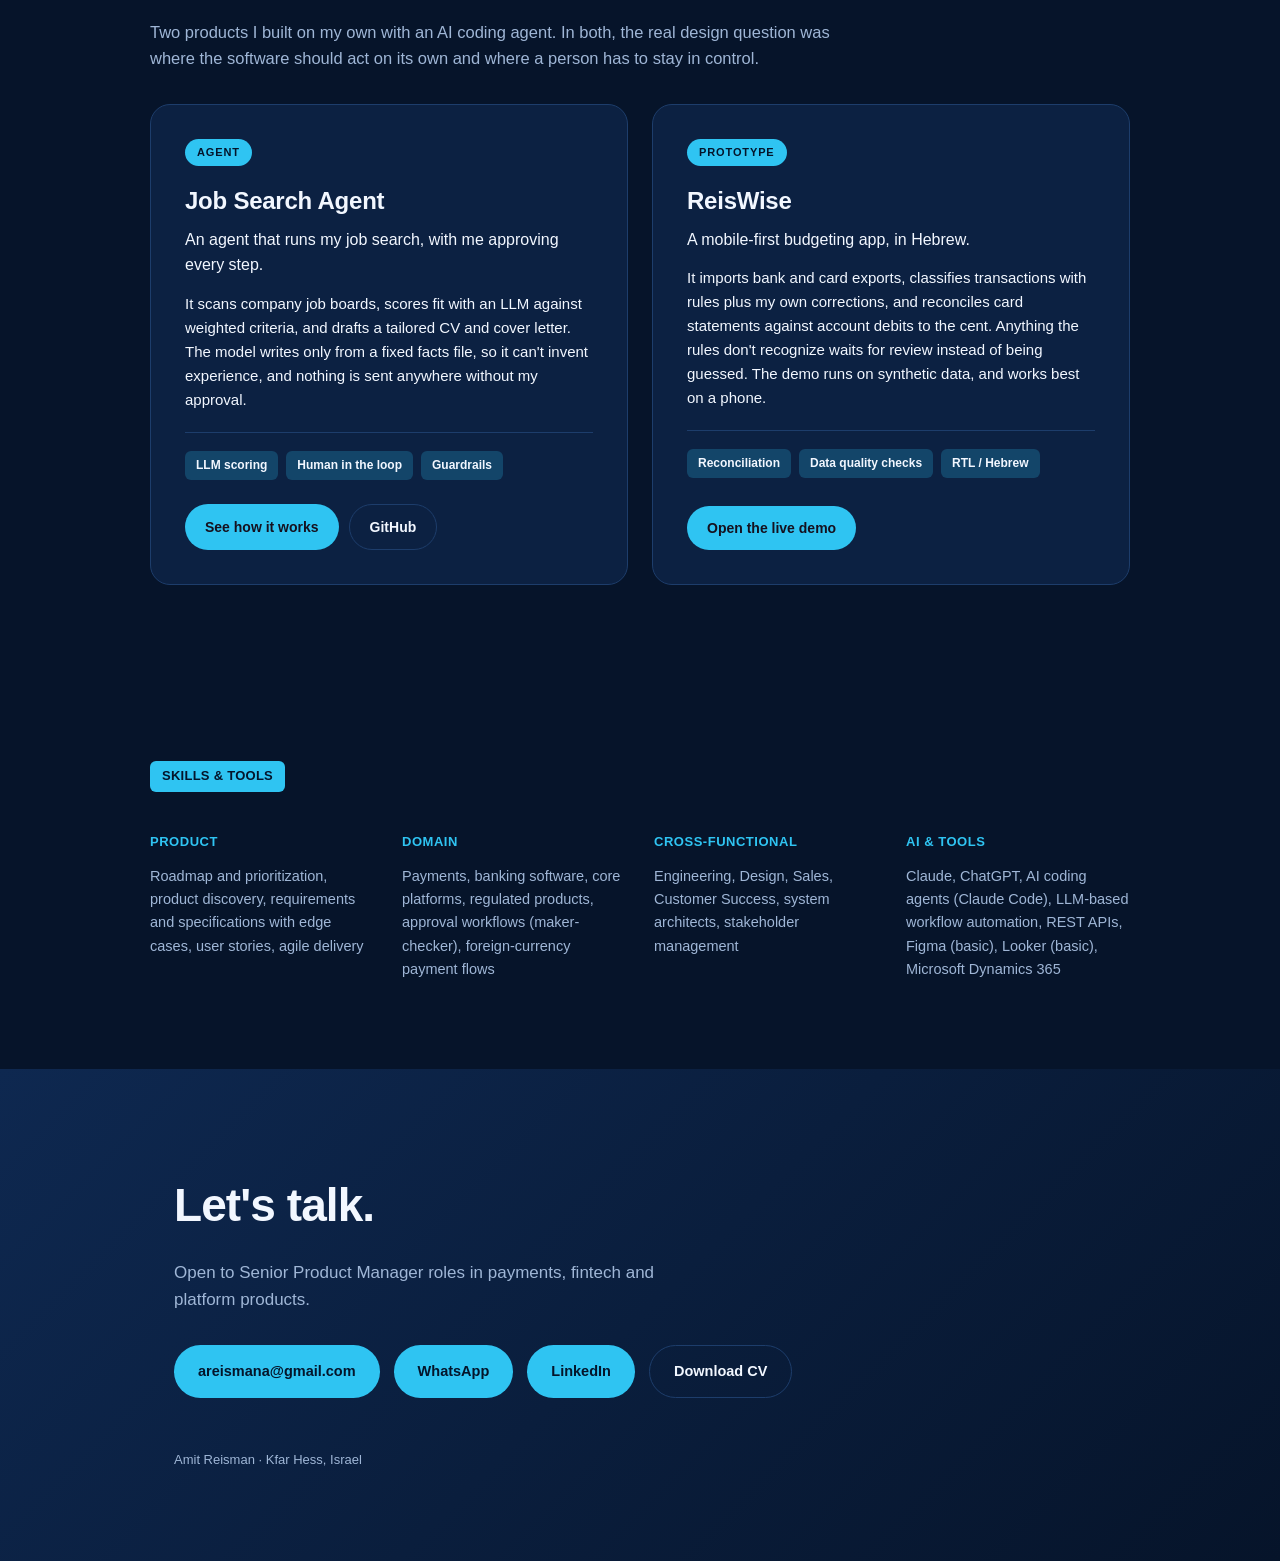
==== commit e575405c: "Always use the dark navy theme (match the LinkedIn banner), regardless of OS setting Co-Authored-By:" ====
--- a/index.html
+++ b/index.html
@@ -2,6 +2,7 @@
 <html lang="en">
 <head>
 <meta charset="UTF-8">
+<meta name="color-scheme" content="dark">
 <meta name="viewport" content="width=device-width, initial-scale=1.0">
 <title>Amit Reisman | Senior Product Manager</title>
 <meta name="description" content="Amit Reisman, Senior Product Manager. Payments, fintech and platform products. Experience from Finastra, Discount Bank and Teva, plus two products built with AI: a job-search agent and a budgeting app.">
@@ -24,24 +25,7 @@
     --sans: -apple-system, BlinkMacSystemFont, 'Segoe UI', Roboto, Helvetica, Arial, sans-serif;
     --max: 980px;
   }
-  @media (prefers-color-scheme: light){
-    :root{
-      --bg:#f6f9fd;
-      --bg-alt:#eaf1fb;
-      --bg-alt2:#dce8f8;
-      --card:#ffffff;
-      --border:#d3e0f1;
-      --text:#0b1b34;
-      --text-dim:#48607f;
-      --accent:#0ea5e9;
-      --accent-text:#0369a1;
-      --yellow:var(--accent);
-      --teal:var(--accent);
-      --pink:var(--accent);
-      --on-pink:#04152b;
-      --teal-text:var(--accent-text);
-    }
-  }
+  /* Always the dark navy theme (matches the LinkedIn banner), whatever the OS setting */
   *{box-sizing:border-box; margin:0; padding:0;}
   html{scroll-behavior:smooth;}
   body{
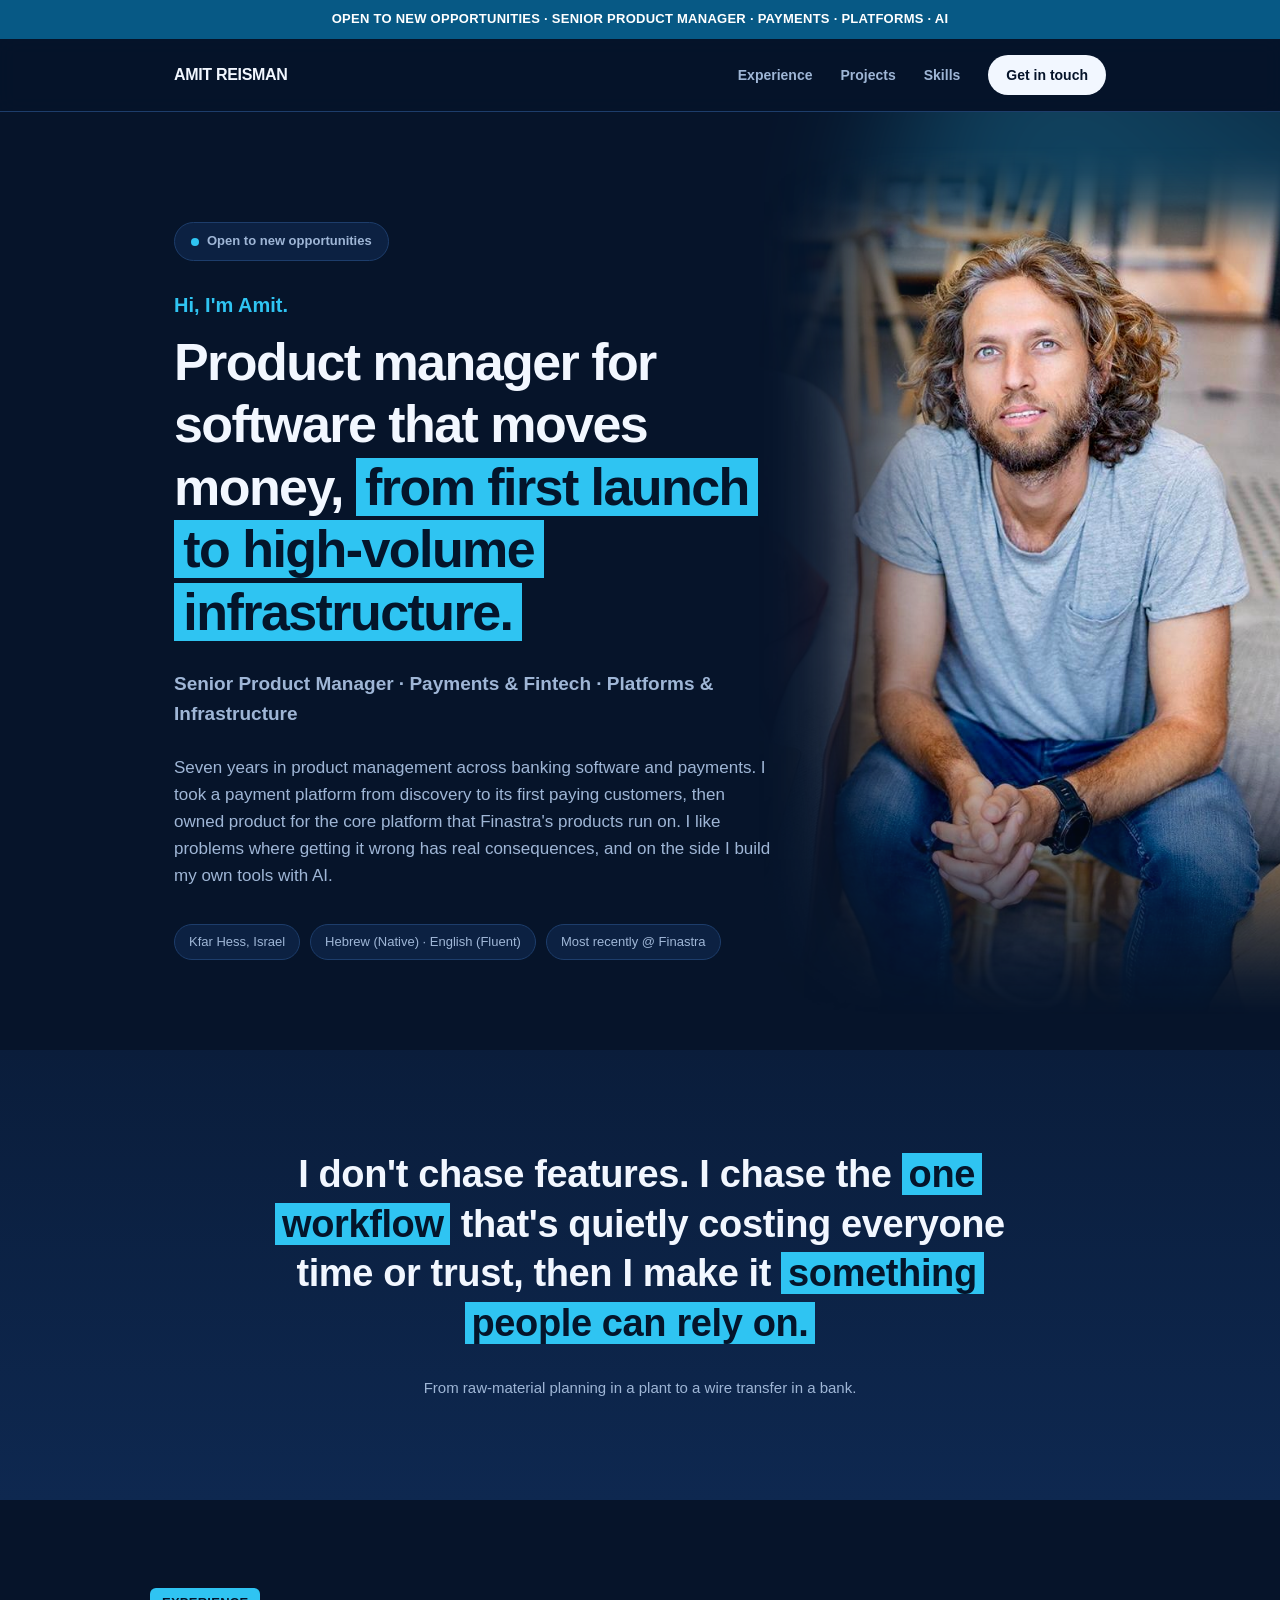
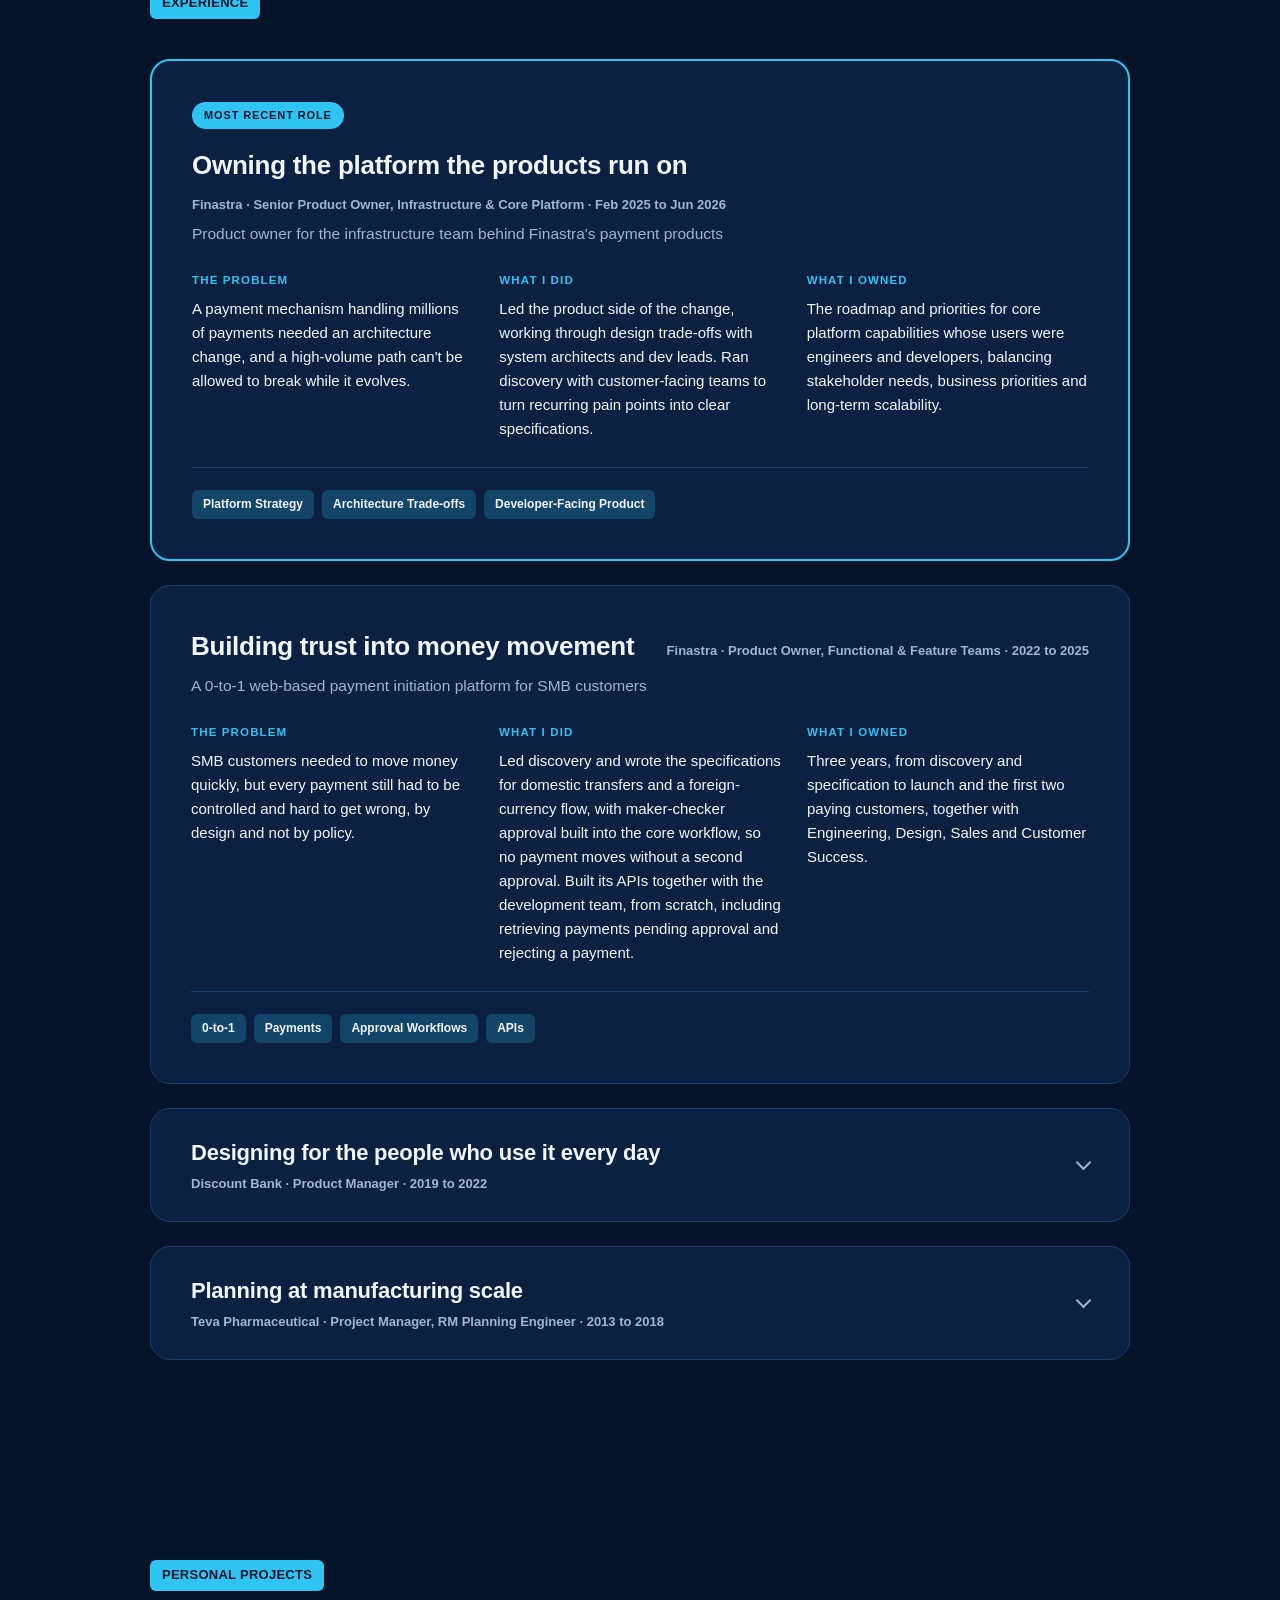
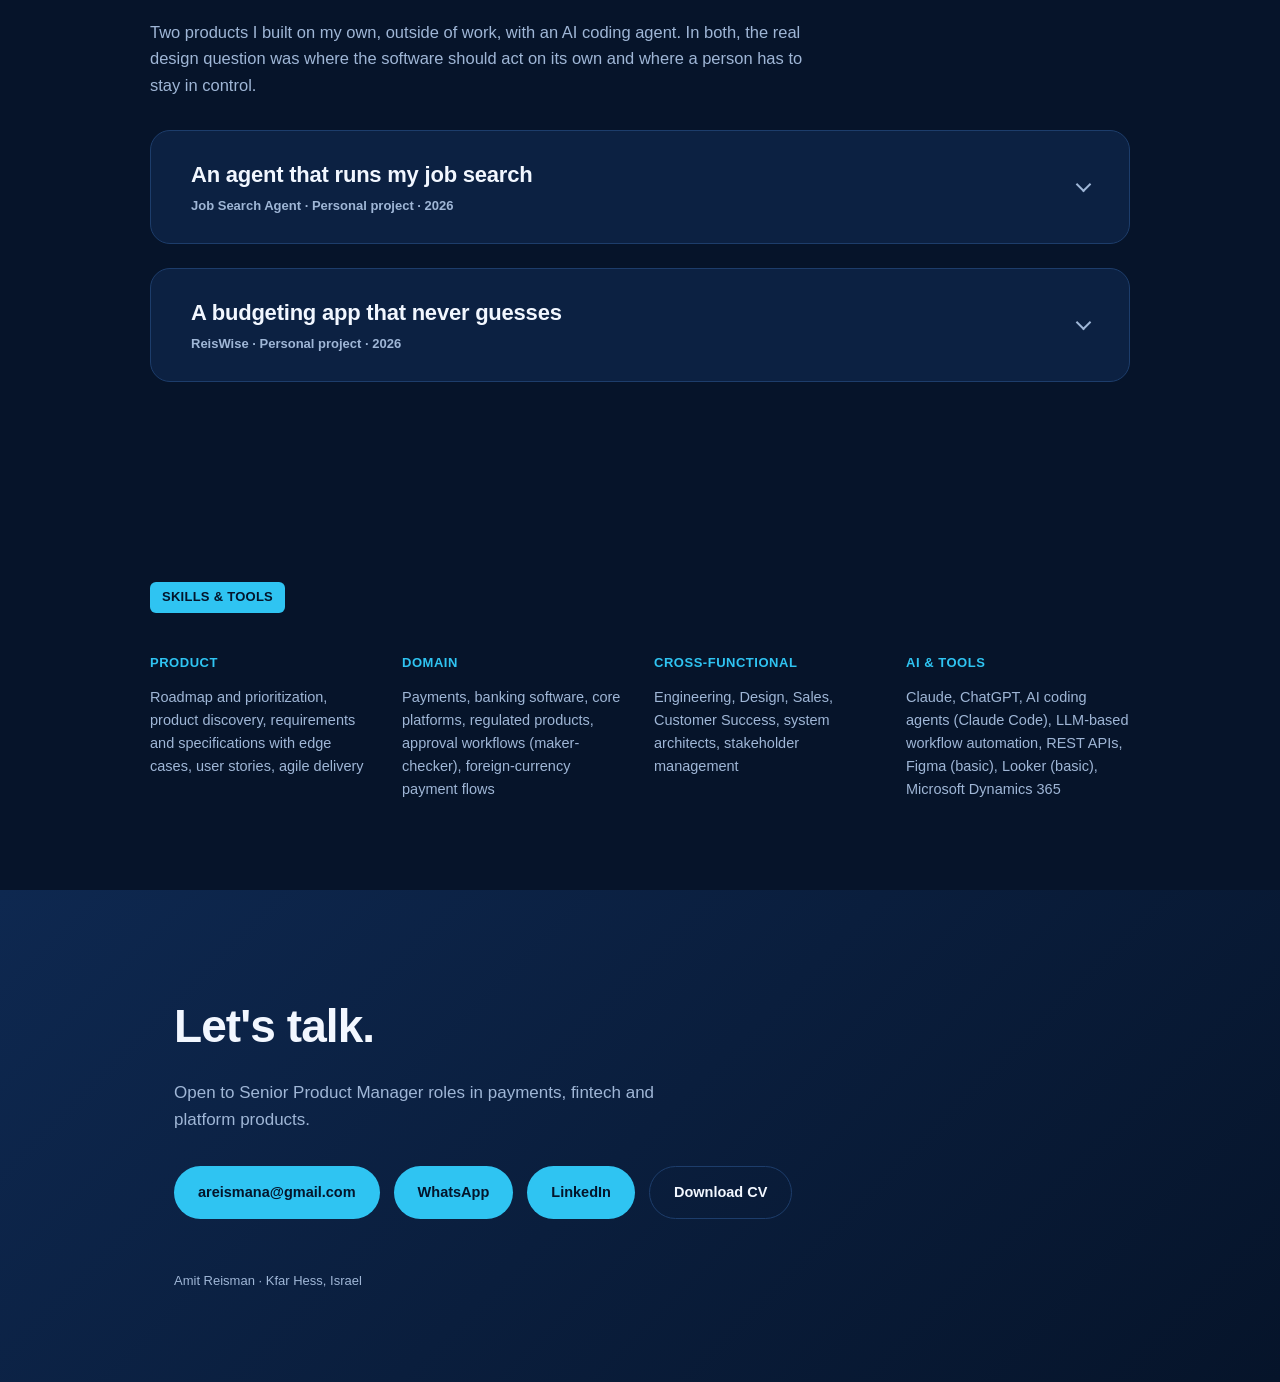
==== commit 52037487: "Projects section: clearly personal projects, collapsible cards like the other experience rows Co-Aut" ====
--- a/index.html
+++ b/index.html
@@ -319,6 +319,10 @@
   .case.collapsible > :not(summary){ margin-left:40px; margin-right:40px; }
   .case.collapsible > .case-tags{ margin-bottom:34px; }
   .case.collapsible > .tagline{ margin-top:2px; }
+
+  .project-card > .project-desc{ font-size:15px; color:var(--text); margin-top:0; margin-bottom:4px; }
+  .project-card > .case-tags{ margin-bottom:0; }
+  .project-card > .project-links{ margin-top:20px; margin-bottom:34px; padding-top:0; }
   @media (max-width:560px){
     .case.collapsible > summary{ padding:20px 22px; }
     .case.collapsible > :not(summary){ margin-left:22px; margin-right:22px; }
@@ -540,47 +544,54 @@
 </section>
 
 <section id="projects" class="block wrap">
-  <span class="section-label">Projects</span>
-  <p class="section-intro">Two products I built on my own with an AI coding agent. In both, the real design
-  question was where the software should act on its own and where a person has to stay in control.</p>
-
-  <div class="project-grid">
-    <div class="project">
-      <span class="badge pink">Agent</span>
-      <h3>Job Search Agent</h3>
-      <p class="tagline">An agent that runs my job search, with me approving every step.</p>
-      <p>It scans company job boards, scores fit with an LLM against weighted criteria, and drafts
-      a tailored CV and cover letter. The model writes only from a fixed facts file, so it can't
-      invent experience, and nothing is sent anywhere without my approval.</p>
-      <div class="case-tags">
-        <span class="tag">LLM scoring</span>
-        <span class="tag">Human in the loop</span>
-        <span class="tag">Guardrails</span>
-      </div>
-      <div class="project-links">
-        <a class="btn" href="https://amitreisman.github.io/job-search-agent/">See how it works</a>
-        <a class="btn ghost" href="https://github.com/amitreisman/job-search-agent" target="_blank" rel="noopener">GitHub</a>
-      </div>
-    </div>
-
-    <div class="project">
-      <span class="badge">Prototype</span>
-      <h3>ReisWise</h3>
-      <p class="tagline">A mobile-first budgeting app, in Hebrew.</p>
-      <p>It imports bank and card exports, classifies transactions with rules plus my own
-      corrections, and reconciles card statements against account debits to the cent. Anything
-      the rules don't recognize waits for review instead of being guessed. The demo runs on
-      synthetic data, and works best on a phone.</p>
-      <div class="case-tags">
-        <span class="tag">Reconciliation</span>
-        <span class="tag">Data quality checks</span>
-        <span class="tag">RTL / Hebrew</span>
-      </div>
-      <div class="project-links">
-        <a class="btn" href="reiswise/">Open the live demo</a>
-      </div>
-    </div>
-  </div>
+  <span class="section-label">Personal Projects</span>
+  <p class="section-intro">Two products I built on my own, outside of work, with an AI coding agent. In both, the real
+  design question was where the software should act on its own and where a person has to stay in control.</p>
+
+  <details class="case collapsible project-card">
+    <summary class="case-head">
+      <div class="summary-text">
+        <h3>An agent that runs my job search</h3>
+        <span class="org">Job Search Agent · Personal project · 2026</span>
+      </div>
+      <span class="chev" aria-hidden="true"></span>
+    </summary>
+    <div class="tagline">An agent that runs my job search, with me approving every step.</div>
+    <p class="project-desc">It scans company job boards, scores fit with an LLM against weighted criteria, and drafts
+    a tailored CV and cover letter. The model writes only from a fixed facts file, so it can't invent experience,
+    and nothing is sent anywhere without my approval.</p>
+    <div class="case-tags">
+      <span class="tag">LLM scoring</span>
+      <span class="tag">Human in the loop</span>
+      <span class="tag">Guardrails</span>
+    </div>
+    <div class="project-links">
+      <a class="btn" href="https://amitreisman.github.io/job-search-agent/">See how it works</a>
+      <a class="btn ghost" href="https://github.com/amitreisman/job-search-agent" target="_blank" rel="noopener">GitHub</a>
+    </div>
+  </details>
+
+  <details class="case collapsible project-card">
+    <summary class="case-head">
+      <div class="summary-text">
+        <h3>A budgeting app that never guesses</h3>
+        <span class="org">ReisWise · Personal project · 2026</span>
+      </div>
+      <span class="chev" aria-hidden="true"></span>
+    </summary>
+    <div class="tagline">A mobile-first budgeting app, in Hebrew.</div>
+    <p class="project-desc">It imports bank and card exports, classifies transactions with rules plus my own
+    corrections, and reconciles card statements against account debits to the cent. Anything the rules don't
+    recognize waits for review instead of being guessed. The demo runs on synthetic data, and works best on a phone.</p>
+    <div class="case-tags">
+      <span class="tag">Reconciliation</span>
+      <span class="tag">Data quality checks</span>
+      <span class="tag">RTL / Hebrew</span>
+    </div>
+    <div class="project-links">
+      <a class="btn" href="reiswise/">Open the live demo</a>
+    </div>
+  </details>
 </section>
 
 <section id="skills" class="block wrap">
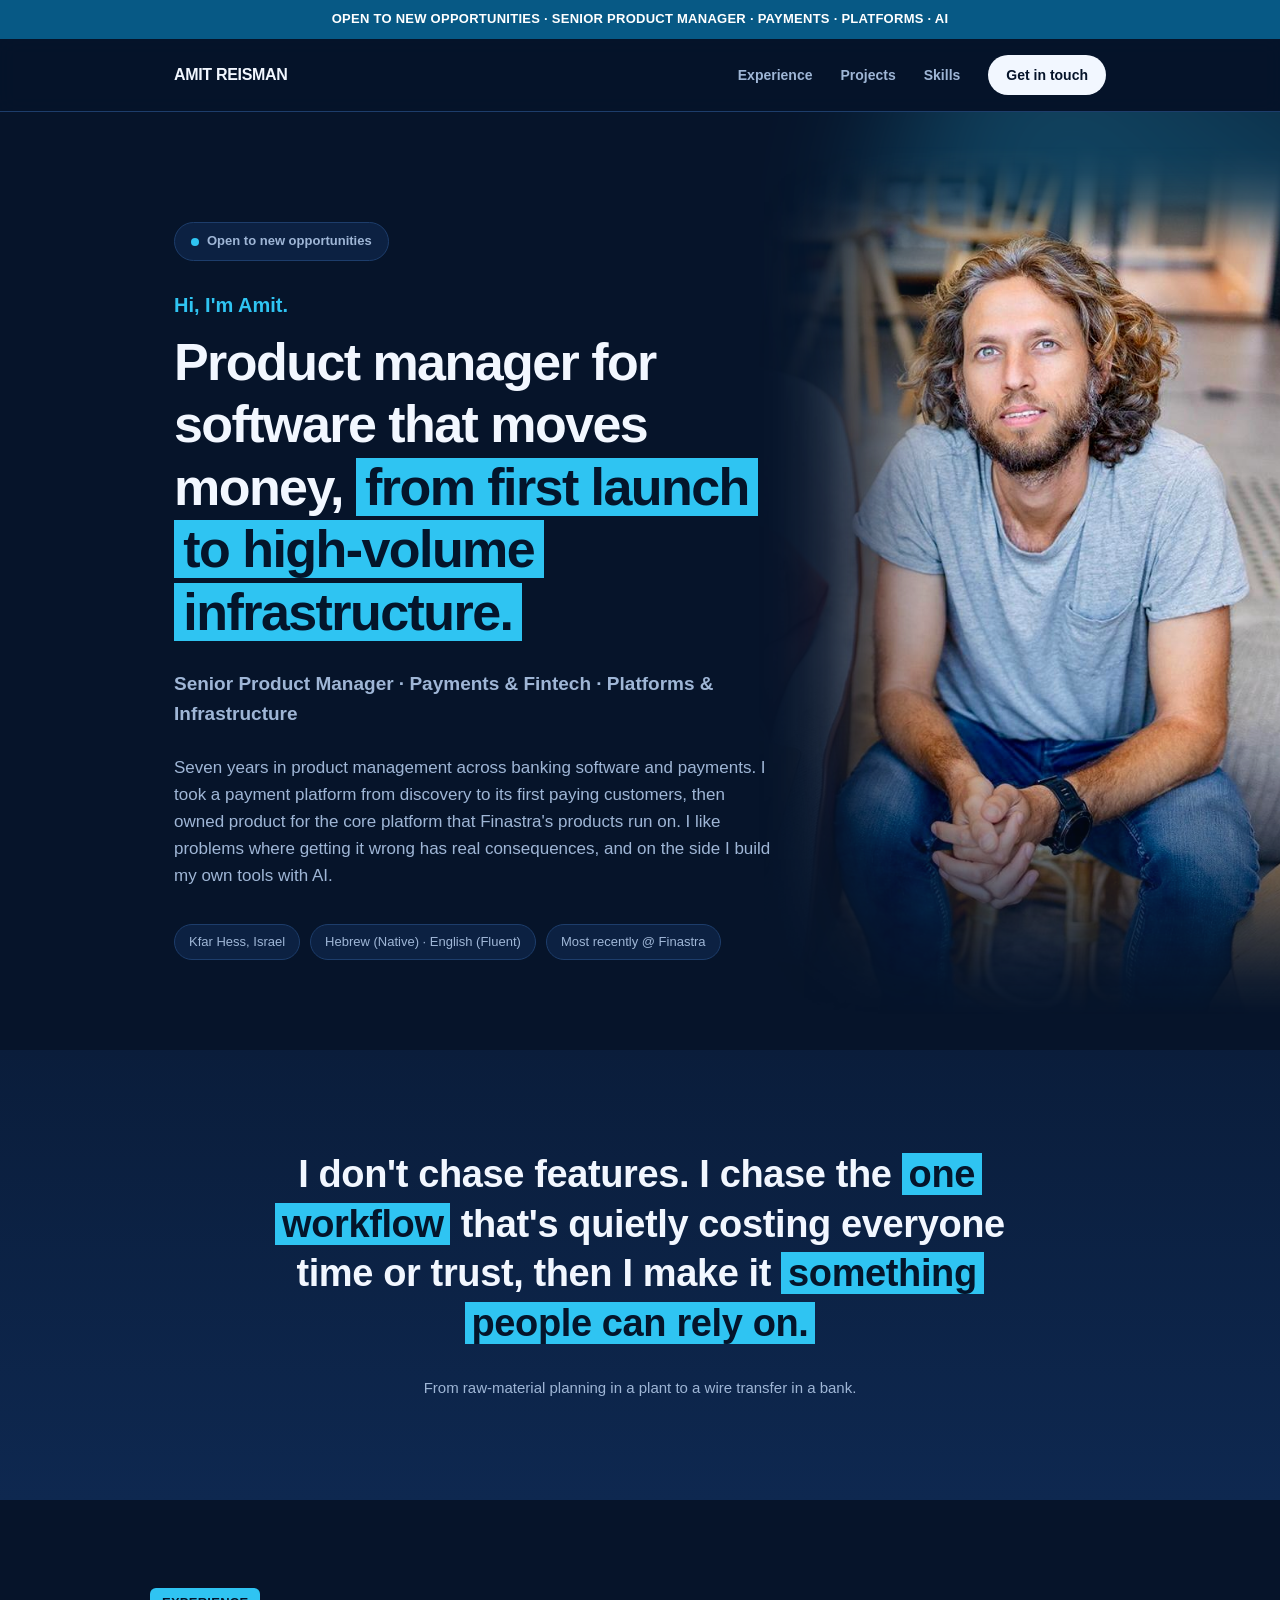
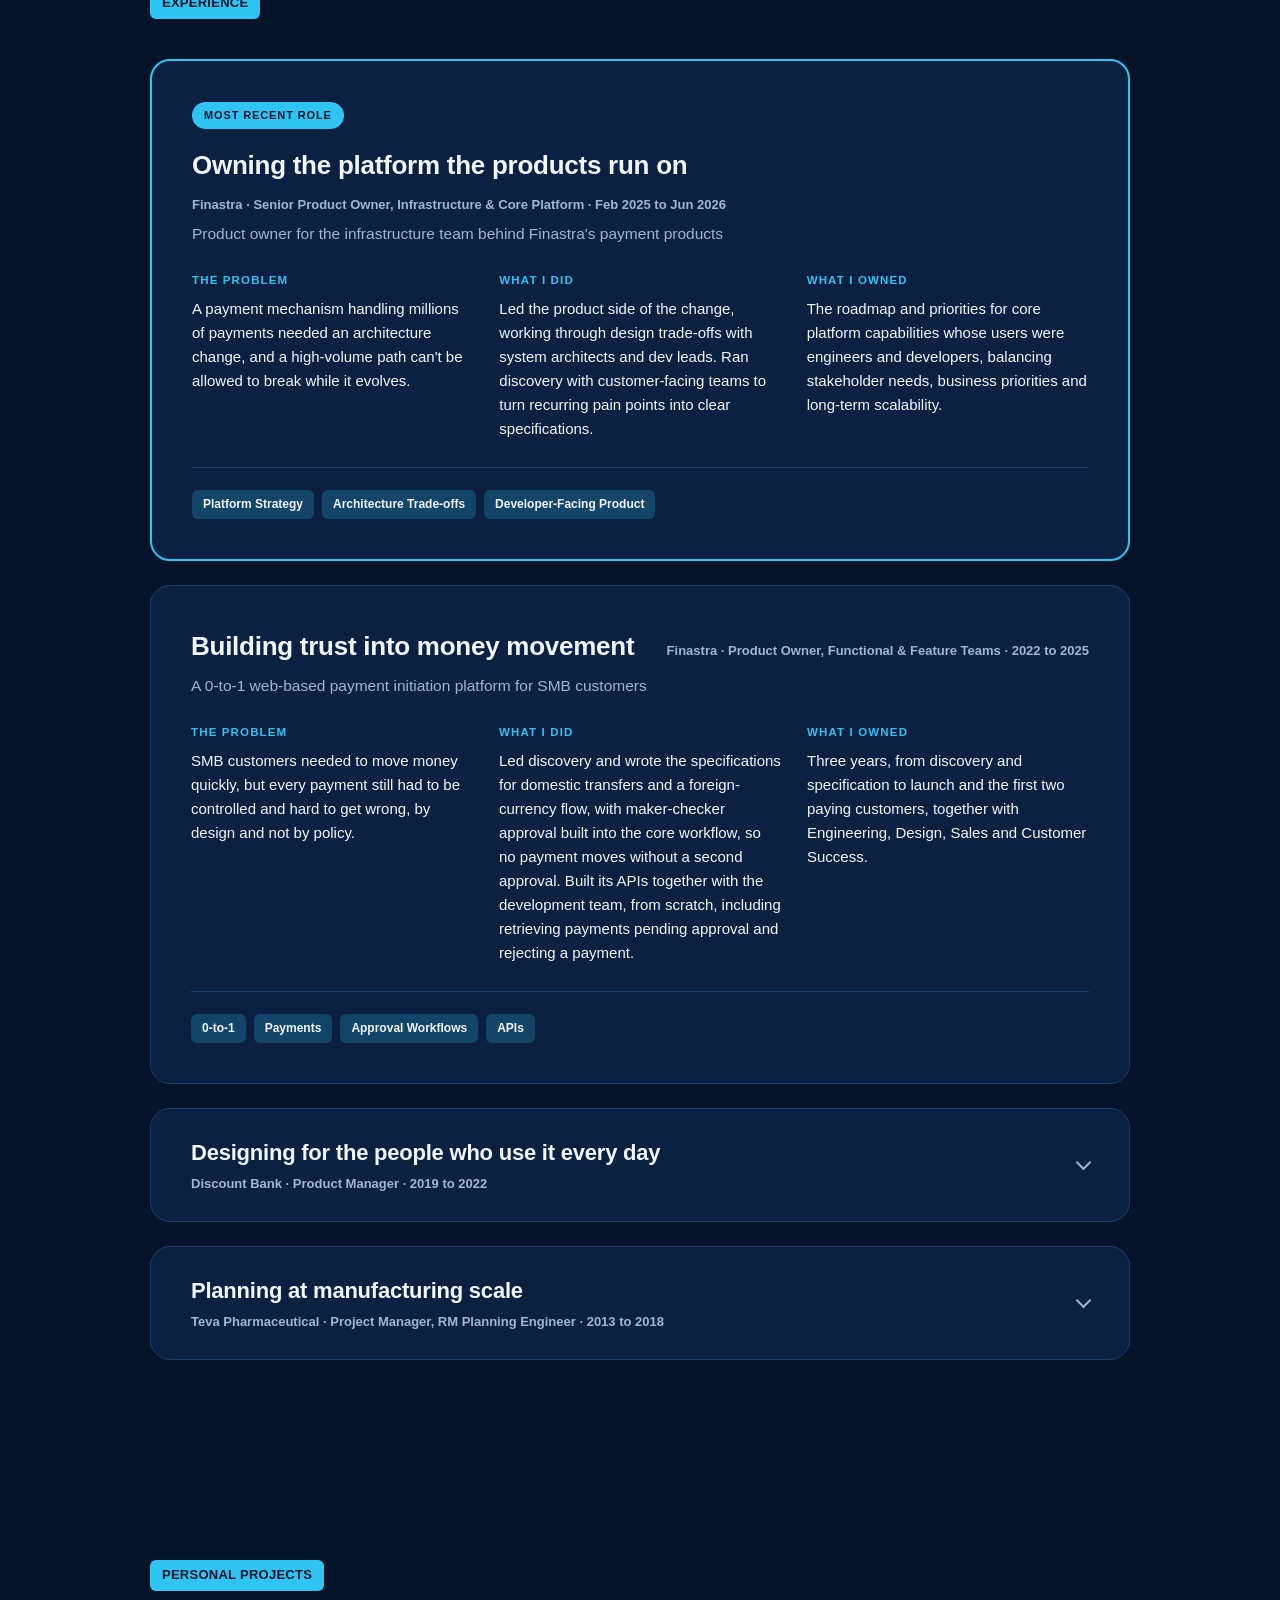
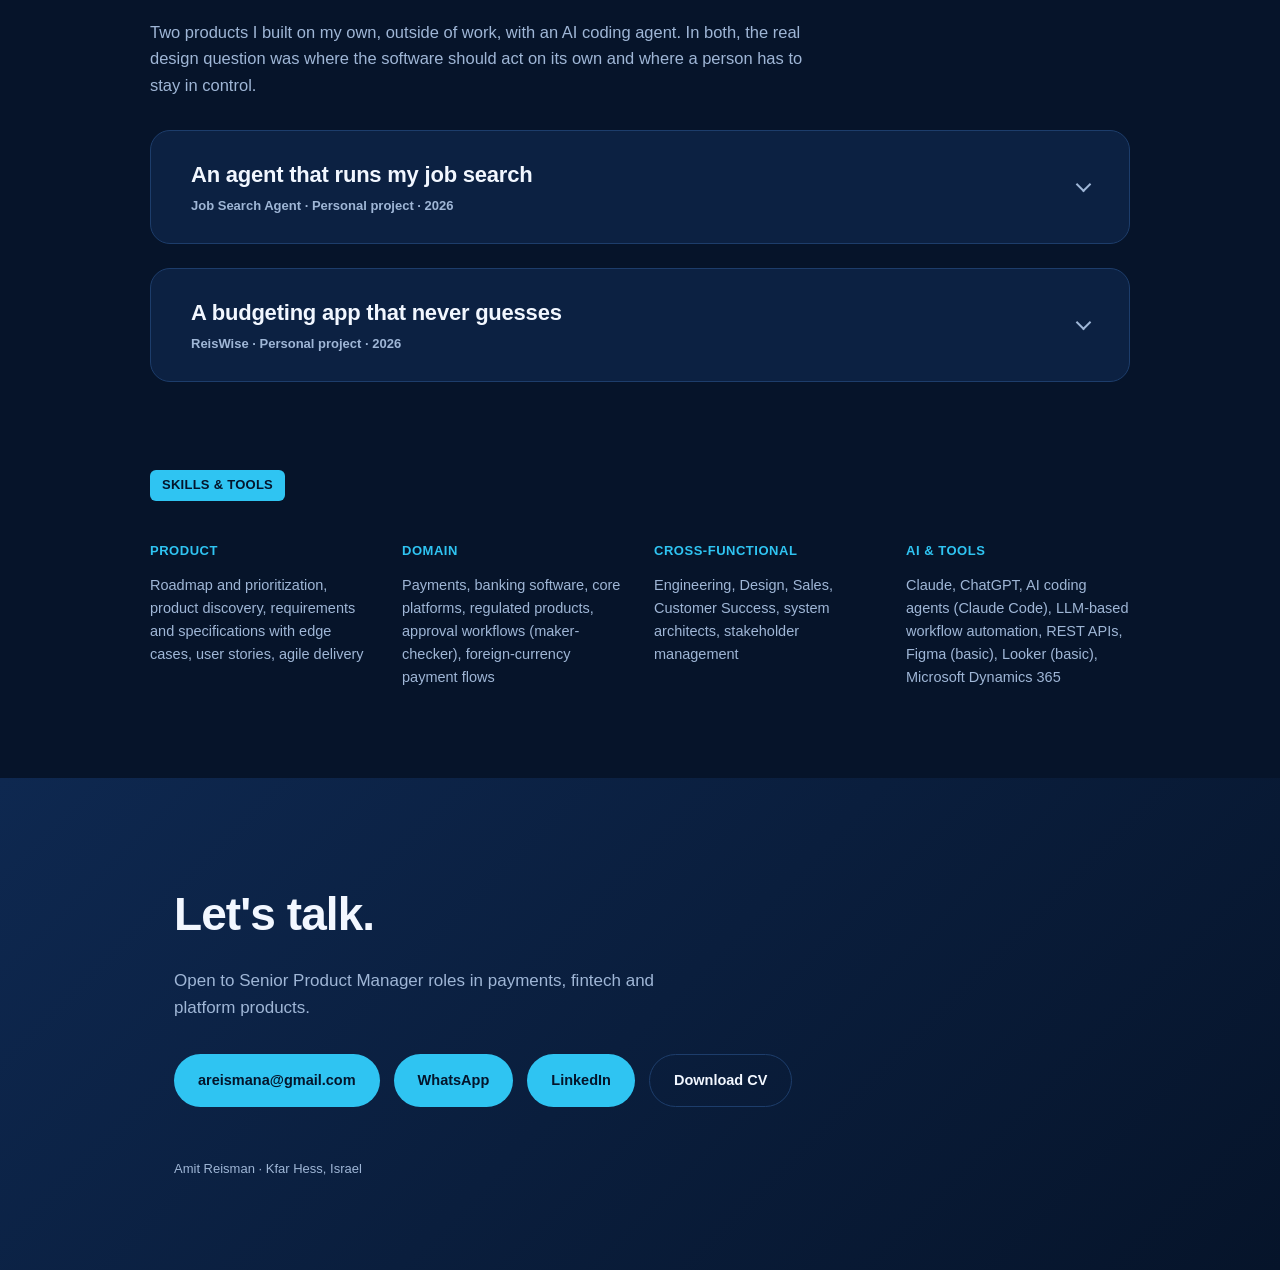
==== commit b7583124: "Tighten the spacing between Personal Projects and Skills & Tools Co-Authored-By: Claude Sonnet 5.5 <" ====
--- a/index.html
+++ b/index.html
@@ -320,6 +320,8 @@
   .case.collapsible > .case-tags{ margin-bottom:34px; }
   .case.collapsible > .tagline{ margin-top:2px; }
 
+  #projects{ padding-bottom:16px; }
+  #skills{ padding-top:48px; }
   .project-card > .project-desc{ font-size:15px; color:var(--text); margin-top:0; margin-bottom:4px; }
   .project-card > .case-tags{ margin-bottom:0; }
   .project-card > .project-links{ margin-top:20px; margin-bottom:34px; padding-top:0; }
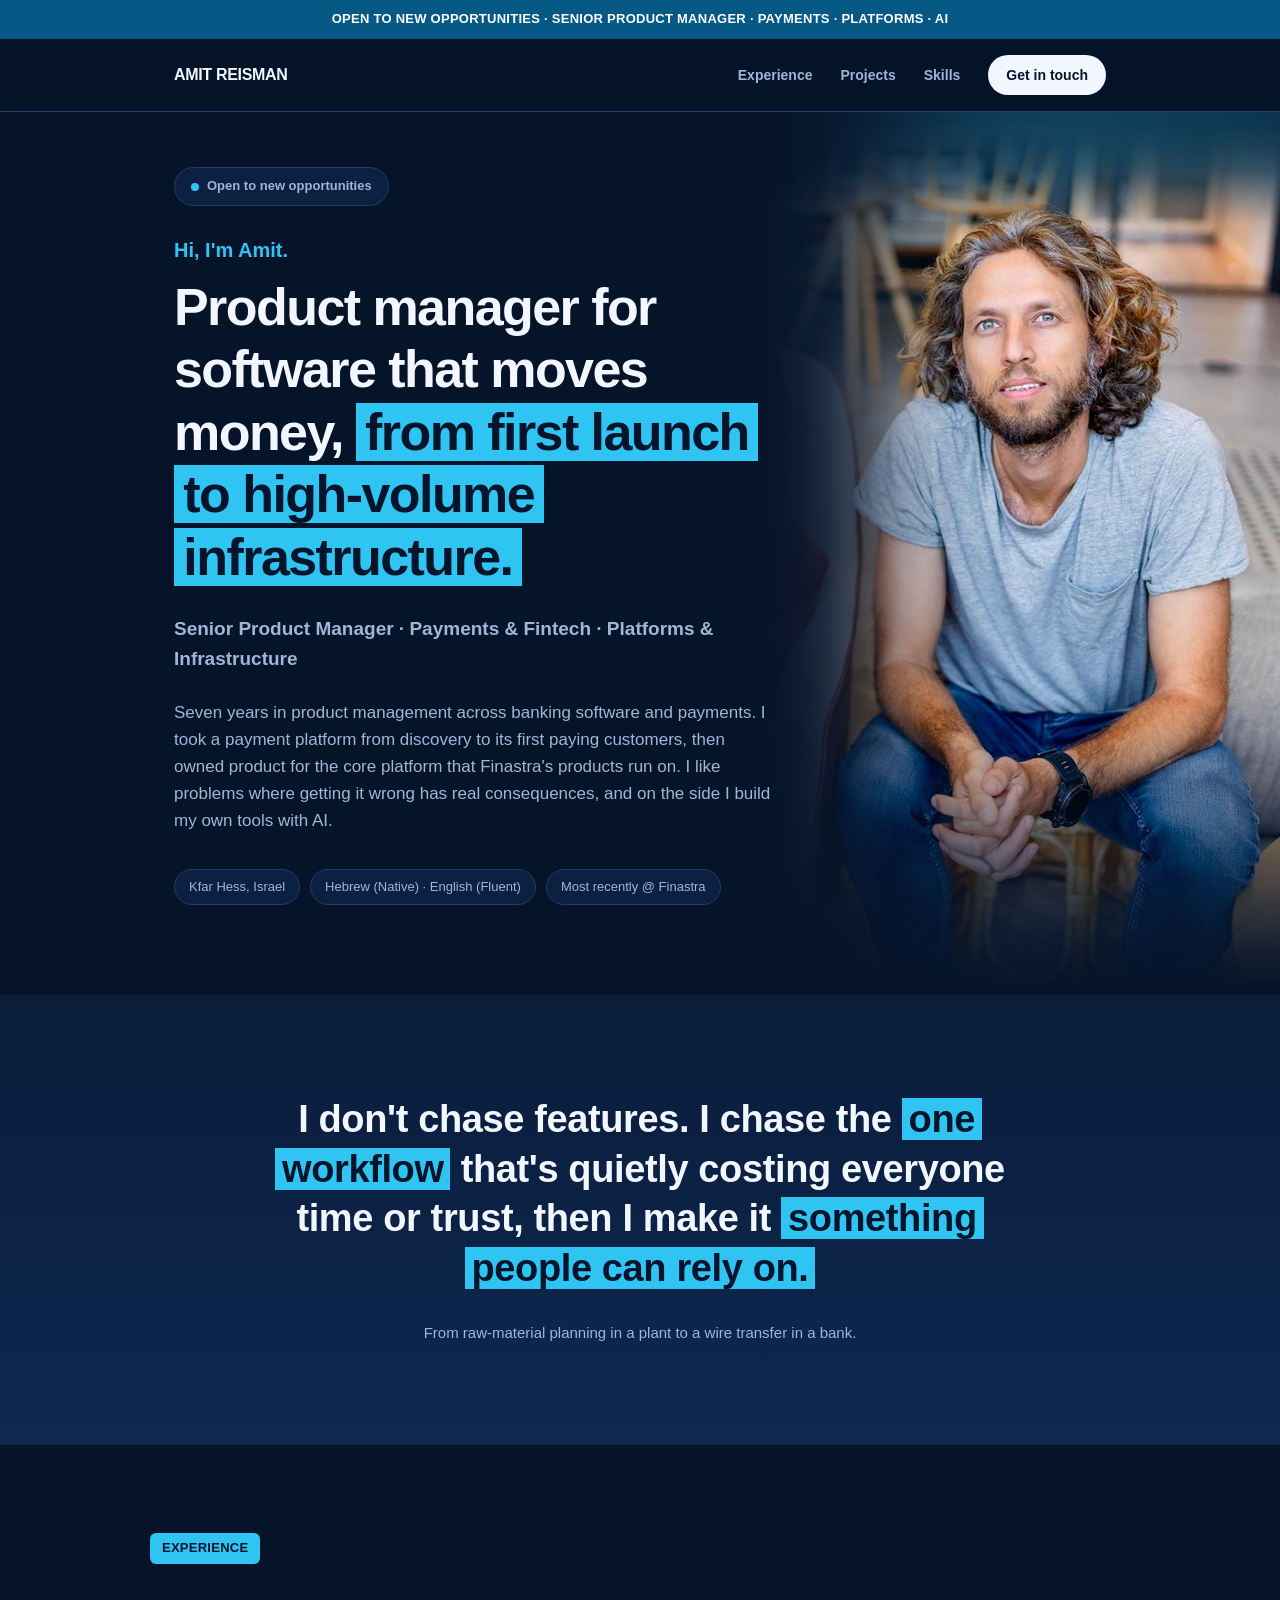
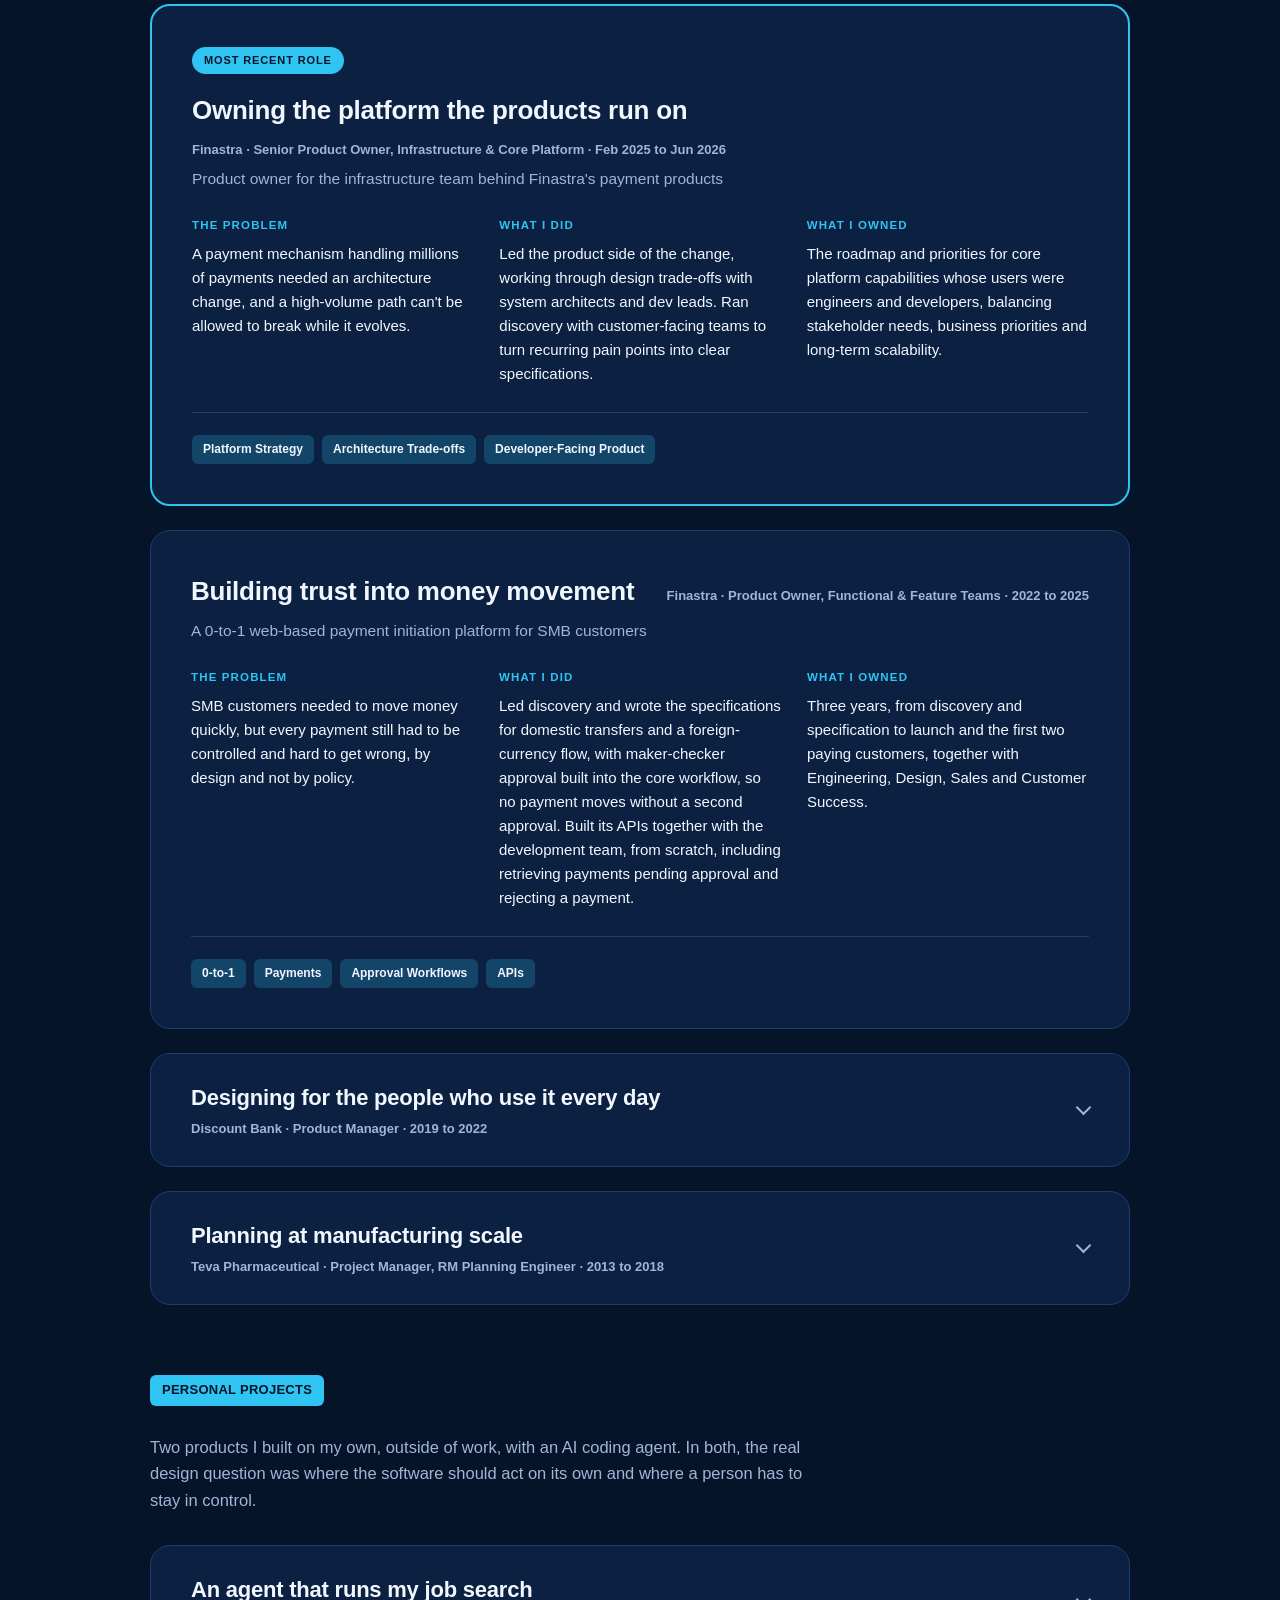
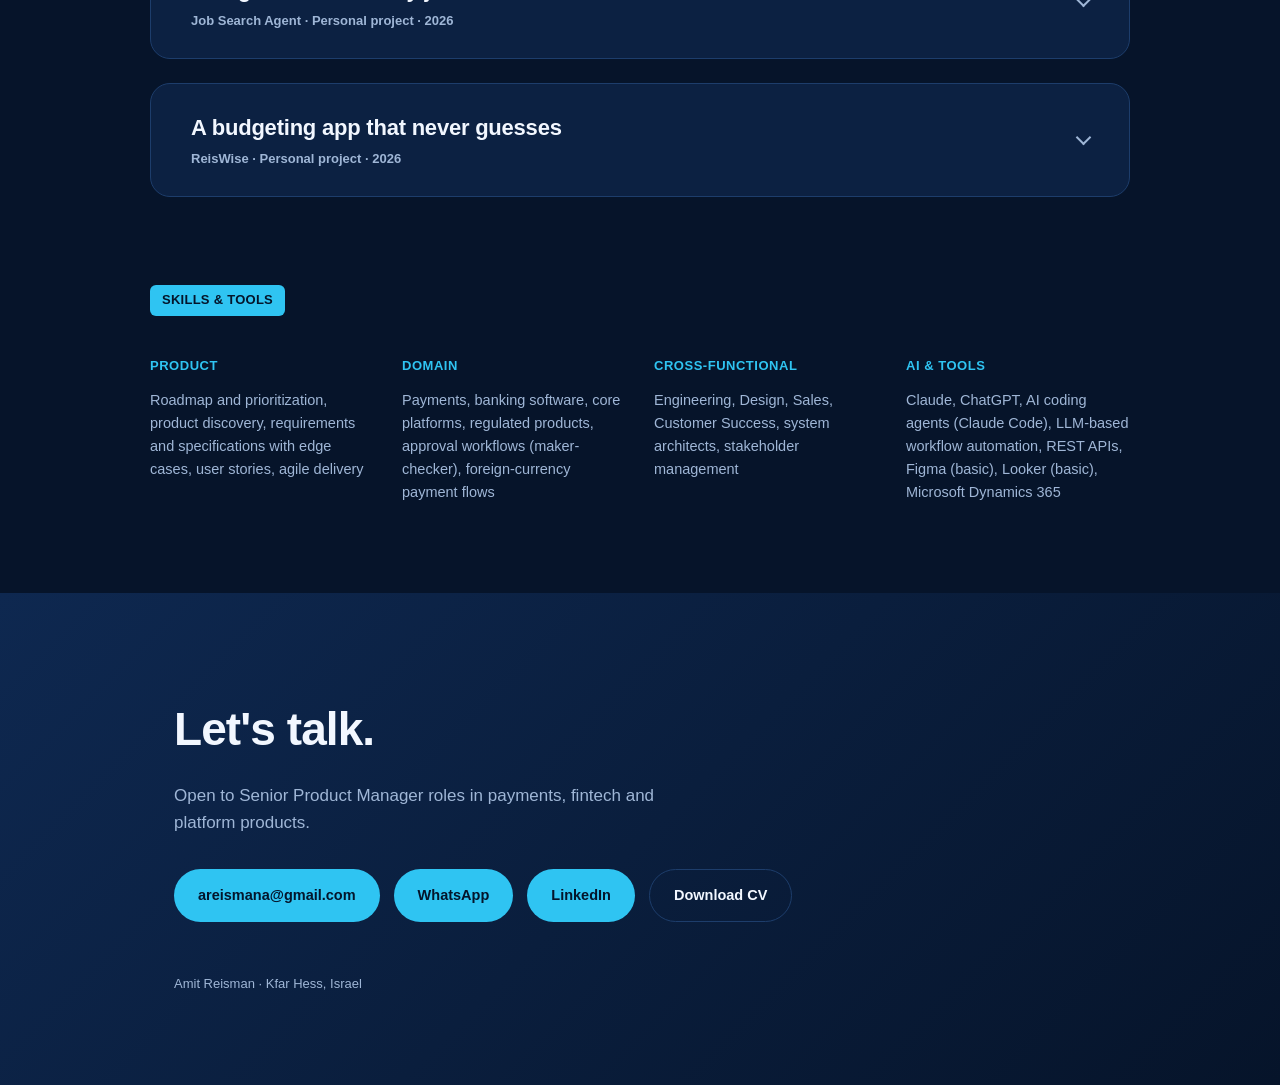
==== commit 1e7d2fa7: "Tighten spacing: half the gap above the hero pill, 65% less before Personal Projects Co-Authored-By:" ====
--- a/index.html
+++ b/index.html
@@ -320,7 +320,9 @@
   .case.collapsible > .case-tags{ margin-bottom:34px; }
   .case.collapsible > .tagline{ margin-top:2px; }
 
-  #projects{ padding-bottom:16px; }
+  header{ padding-top:55px; }
+  #work{ padding-bottom:8px; }
+  #projects{ padding-top:38px; padding-bottom:16px; }
   #skills{ padding-top:48px; }
   .project-card > .project-desc{ font-size:15px; color:var(--text); margin-top:0; margin-bottom:4px; }
   .project-card > .case-tags{ margin-bottom:0; }
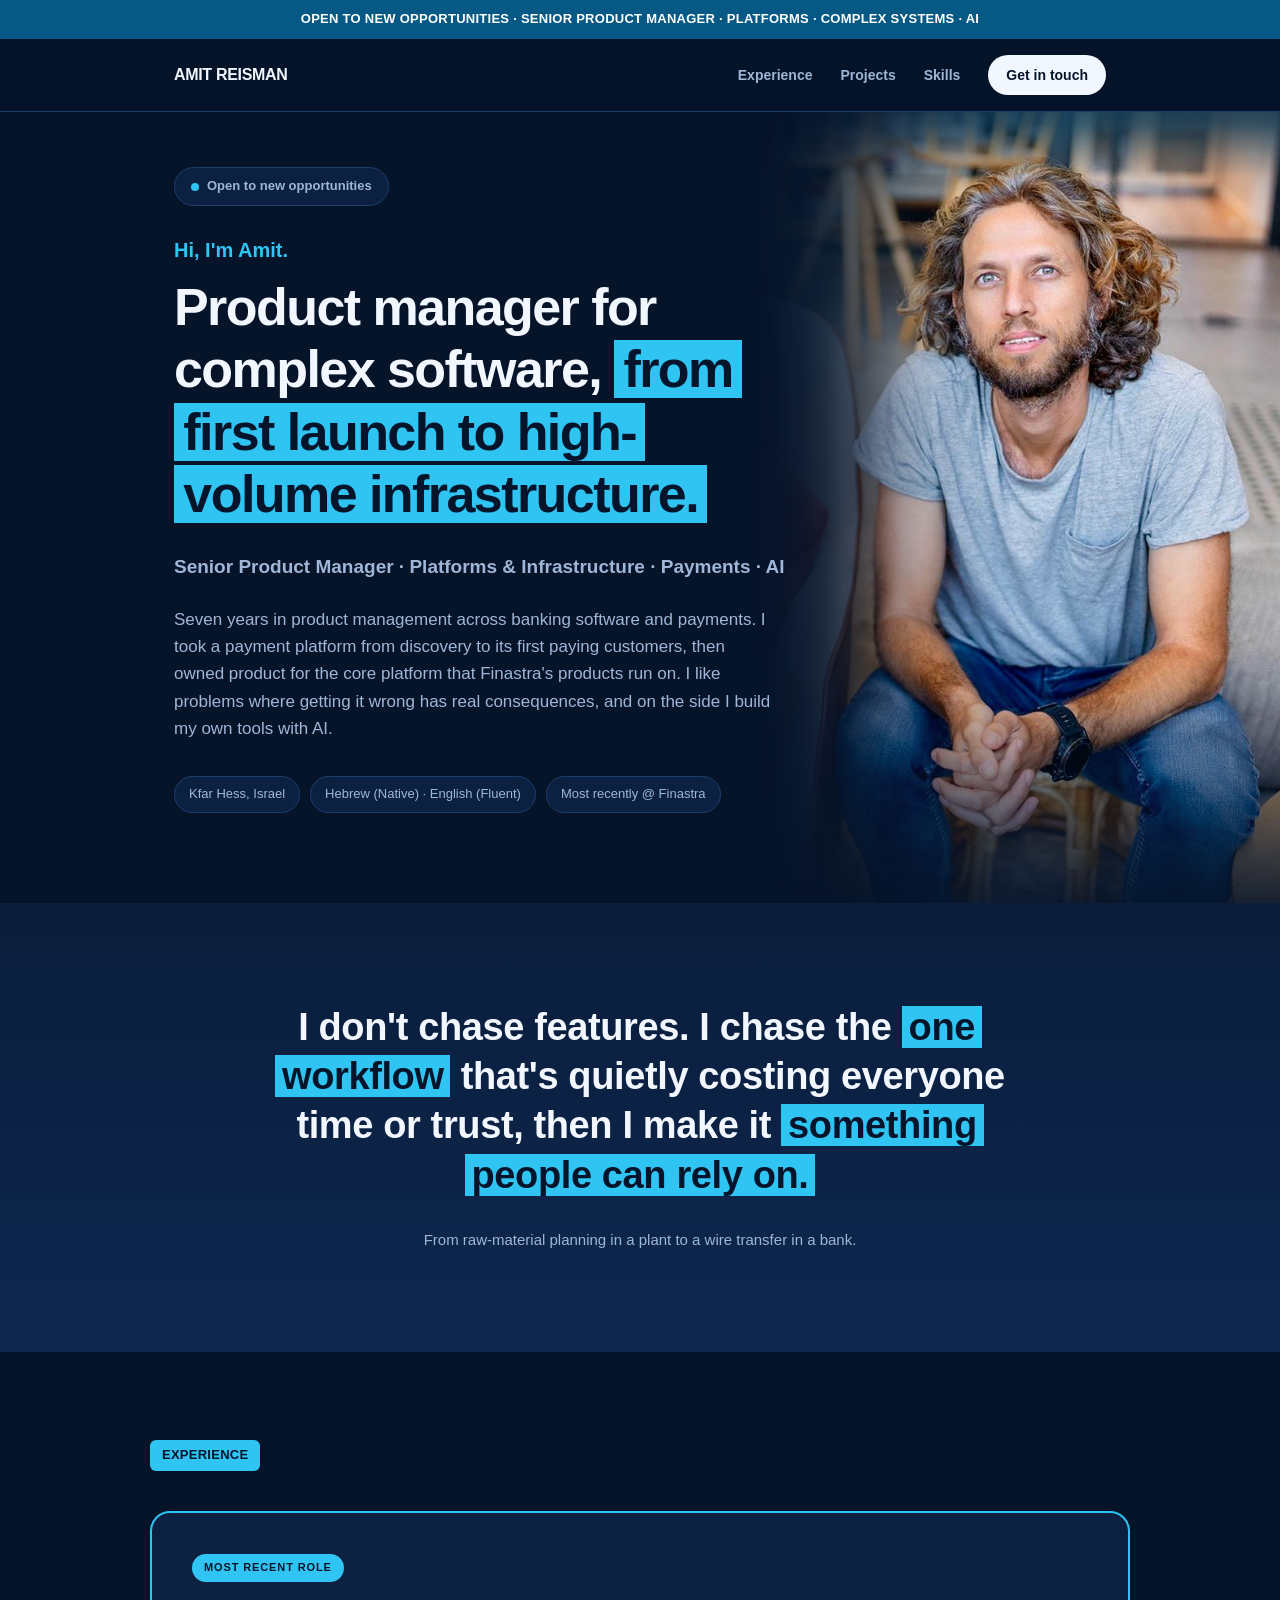
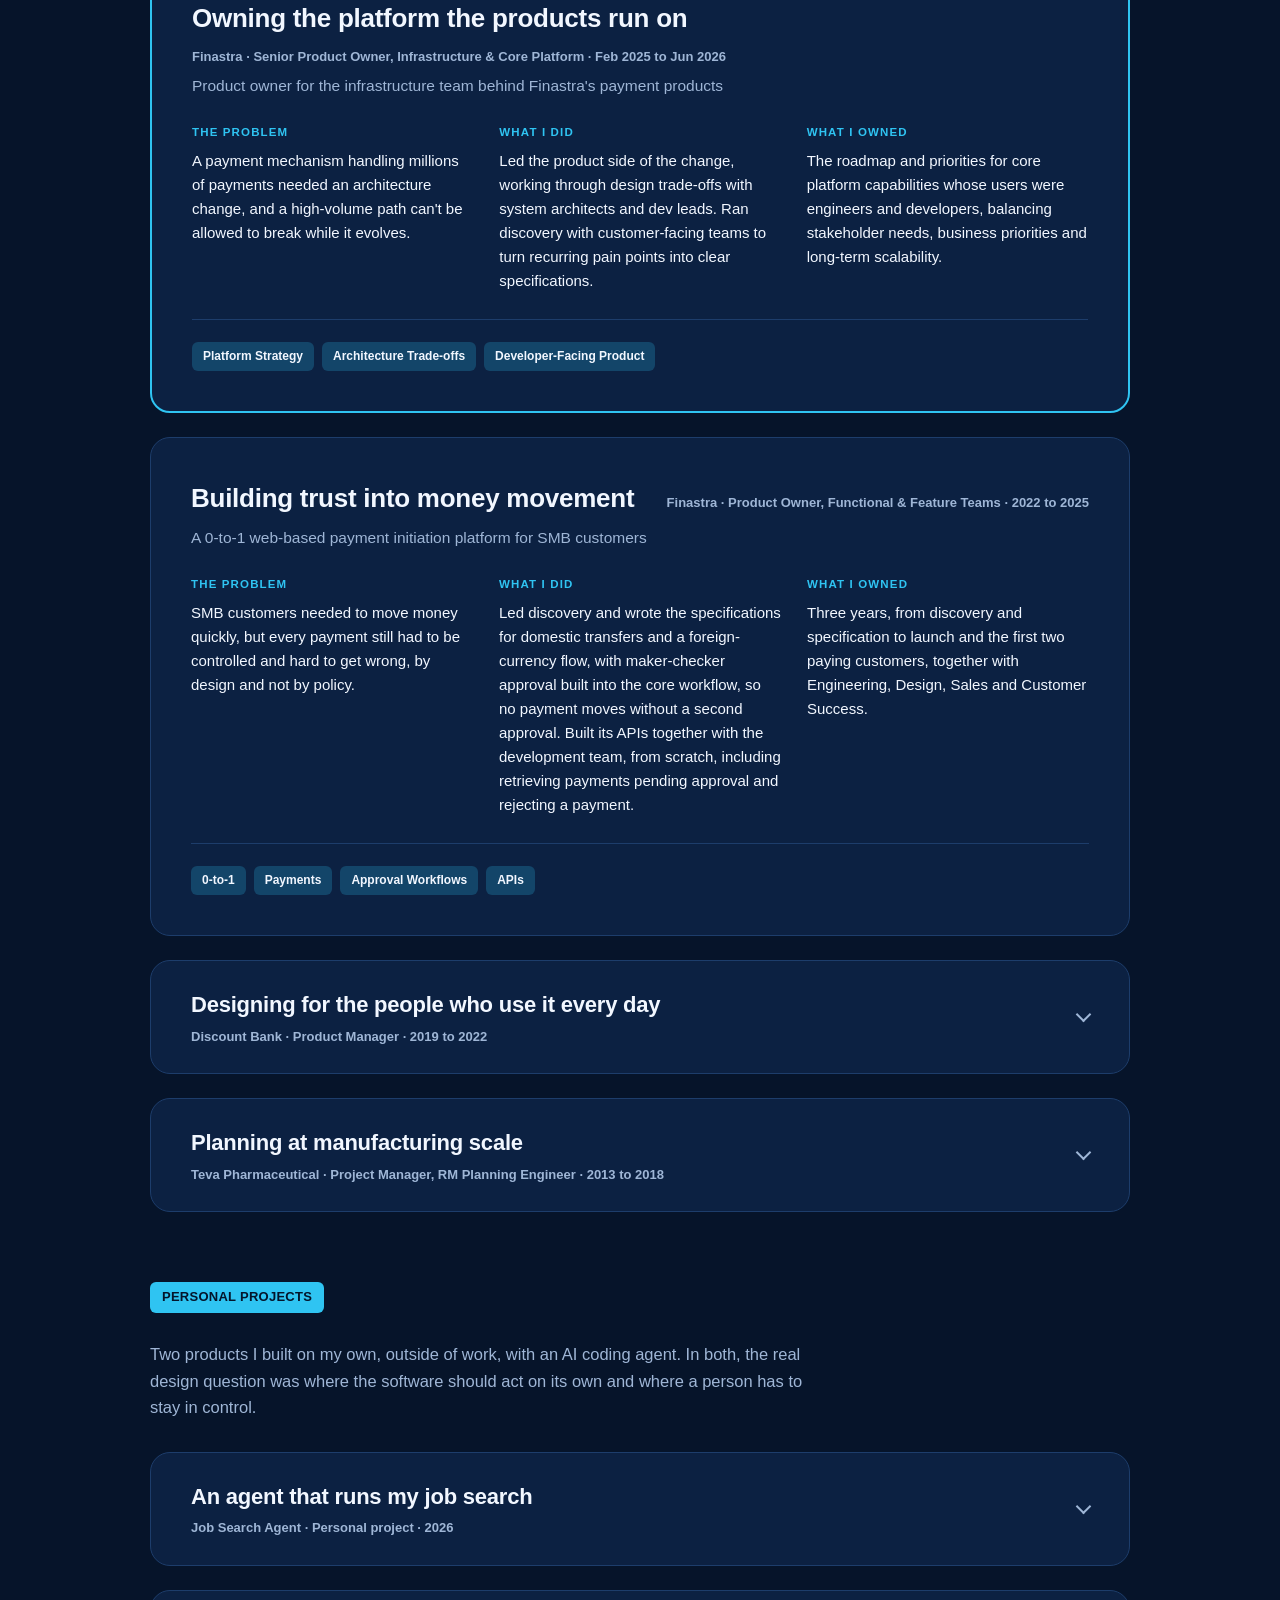
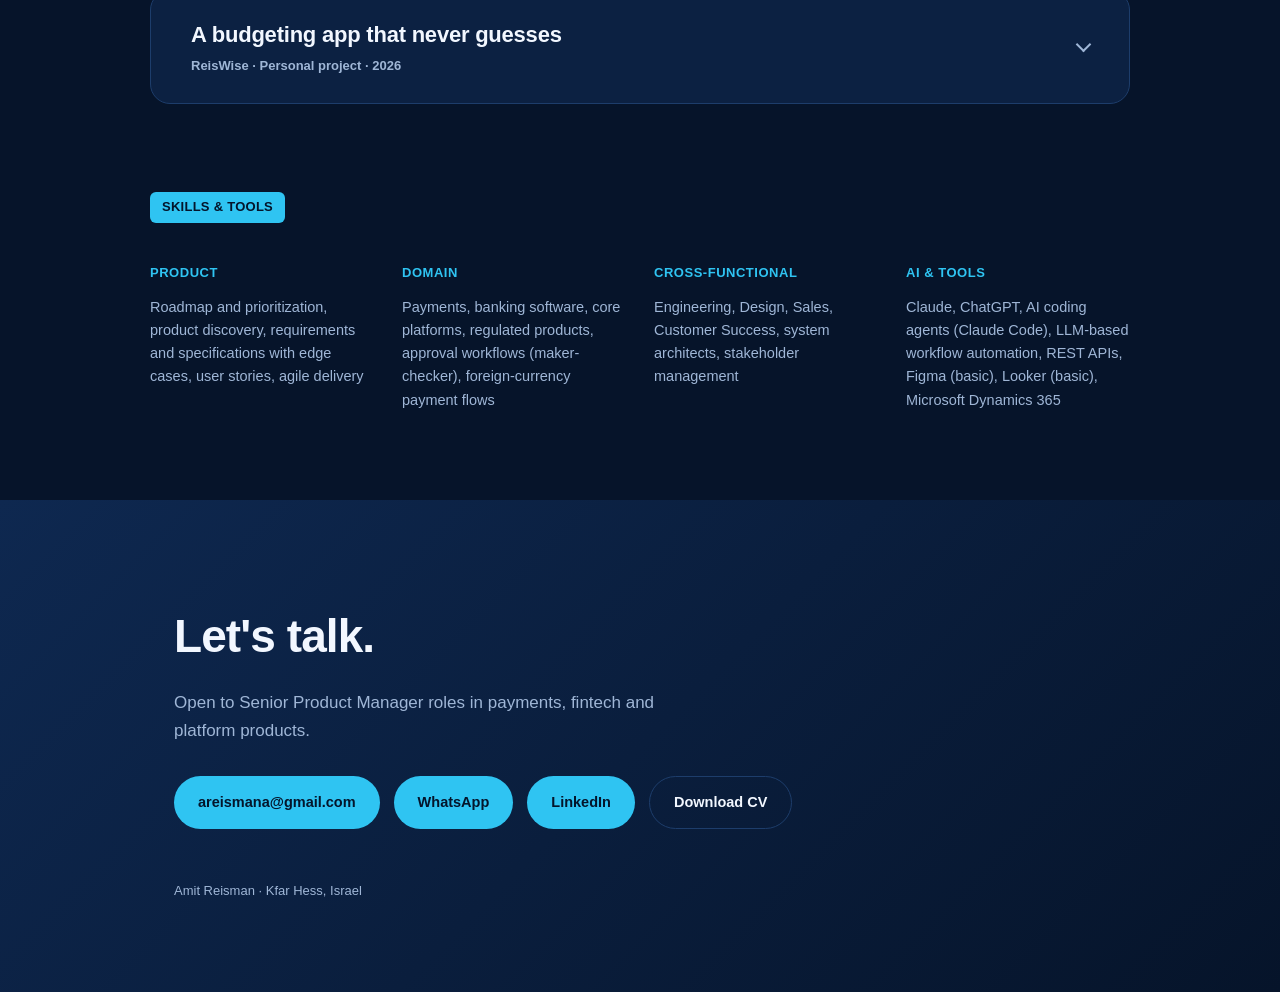
==== commit 7e16e029: "Broaden the headline beyond fintech and update the share image and meta tags Co-Authored-By: Claude " ====
--- a/index.html
+++ b/index.html
@@ -3,9 +3,20 @@
 <head>
 <meta charset="UTF-8">
 <meta name="color-scheme" content="dark">
+<meta property="og:type" content="website">
+<meta property="og:site_name" content="Amit Reisman">
+<meta property="og:title" content="Amit Reisman | Product Manager, Platforms &amp; Complex Systems">
+<meta property="og:description" content="Product manager for complex software: platforms, APIs and payments, with hands-on AI. Experience, personal projects and live demos.">
+<meta property="og:url" content="https://amitreisman.github.io/">
+<meta property="og:image" content="https://amitreisman.github.io/og.jpg?v=2">
+<meta property="og:image:width" content="1200">
+<meta property="og:image:height" content="627">
+<meta property="og:image:alt" content="Amit Reisman, product manager for complex software">
+<meta name="twitter:card" content="summary_large_image">
+<meta name="twitter:image" content="https://amitreisman.github.io/og.jpg?v=2">
 <meta name="viewport" content="width=device-width, initial-scale=1.0">
 <title>Amit Reisman | Senior Product Manager</title>
-<meta name="description" content="Amit Reisman, Senior Product Manager. Payments, fintech and platform products. Experience from Finastra, Discount Bank and Teva, plus two products built with AI: a job-search agent and a budgeting app.">
+<meta name="description" content="Amit Reisman, Senior Product Manager. Platforms, APIs and payments, with hands-on AI. Experience from Finastra, Discount Bank and Teva, plus two products built with AI.">
 <style>
   :root{
     --bg:#06142a;
@@ -363,7 +374,7 @@
 </style>
 </head>
 <body>
-<div class="statusbar">OPEN TO NEW OPPORTUNITIES · SENIOR PRODUCT MANAGER · PAYMENTS · PLATFORMS · AI</div>
+<div class="statusbar">OPEN TO NEW OPPORTUNITIES · SENIOR PRODUCT MANAGER · PLATFORMS · COMPLEX SYSTEMS · AI</div>
 
 <nav>
   <div class="wrap">
@@ -381,8 +392,8 @@
    <div class="hero-text">
     <span class="badge-pill"><span class="dot"></span> Open to new opportunities</span>
     <p class="hello">Hi, I'm Amit.</p>
-    <h1>Product manager for software that moves money, <span class="mark">from first launch to high-volume infrastructure.</span></h1>
-    <div class="role-line">Senior Product Manager · Payments &amp; Fintech · Platforms &amp; Infrastructure</div>
+    <h1>Product manager for complex software, <span class="mark">from first launch to high-volume infrastructure.</span></h1>
+    <div class="role-line">Senior Product Manager · Platforms &amp; Infrastructure · Payments · AI</div>
     <p class="intro">
       Seven years in product management across banking software and payments. I took a payment
       platform from discovery to its first paying customers, then owned product for the core platform
